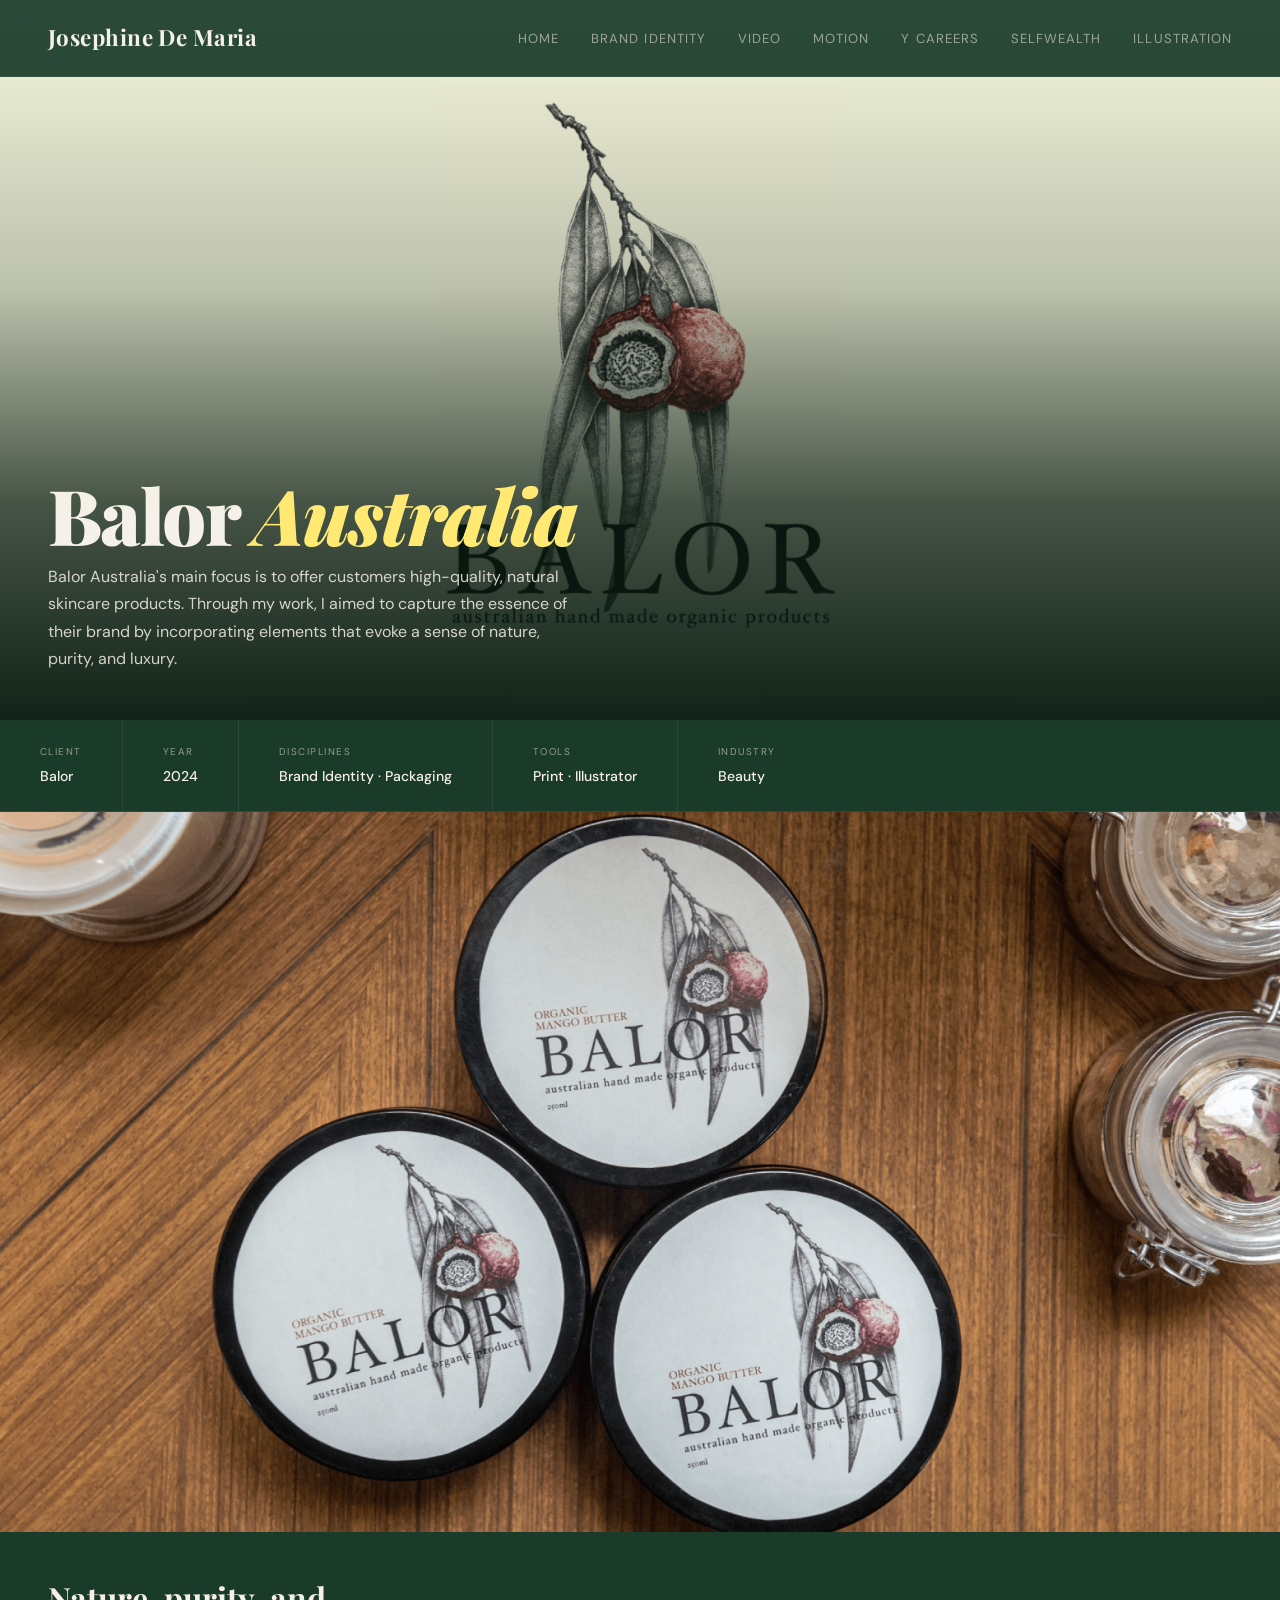
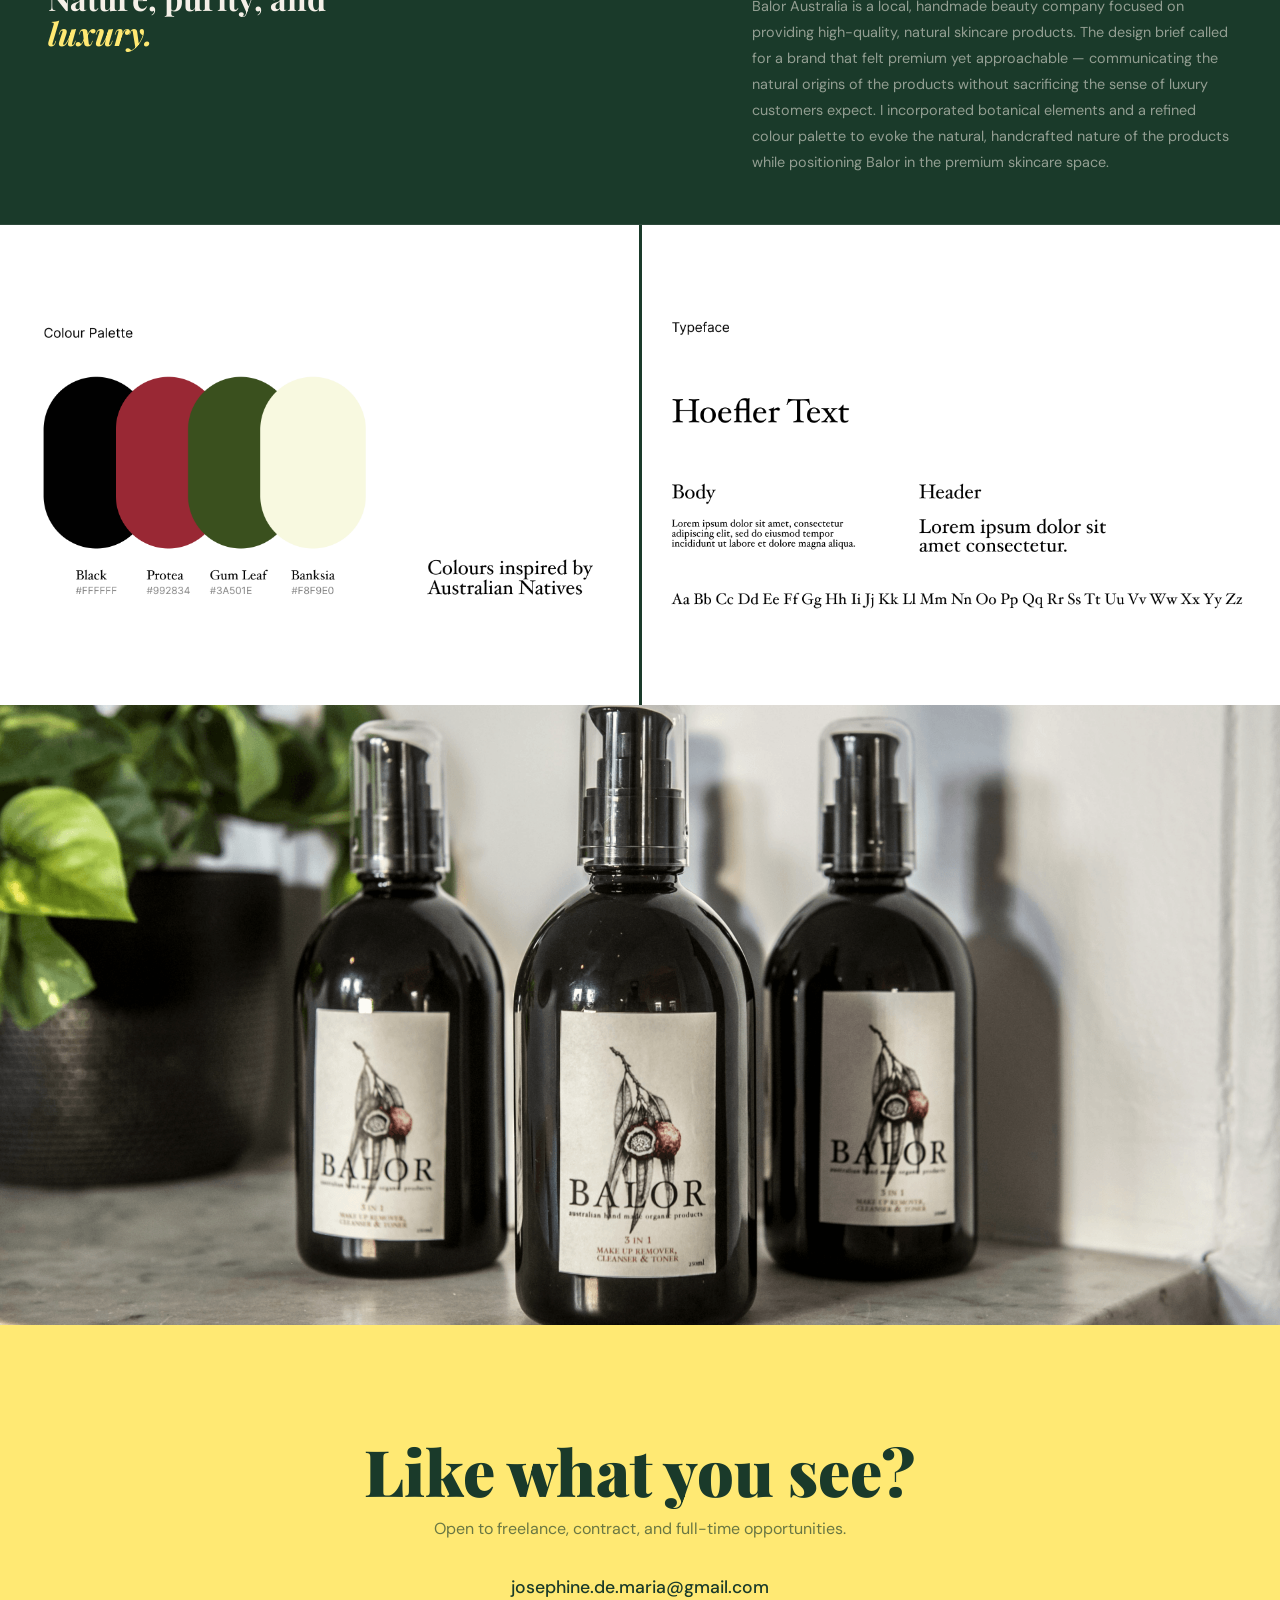
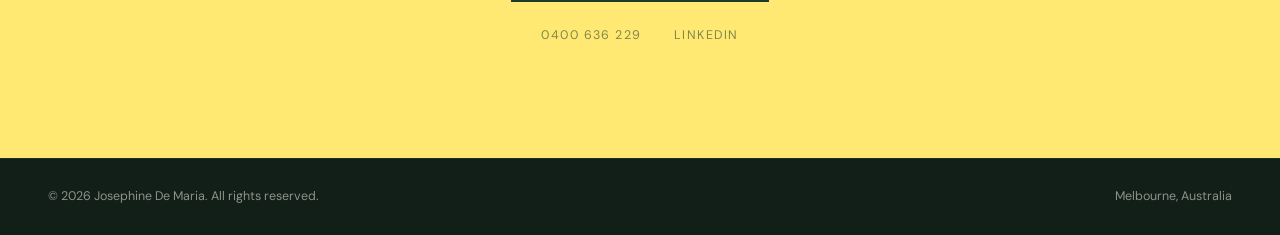
==== balor.html @ b0dd77f8 "Update balor.html" ====
<!DOCTYPE html>
<html lang="en">
<head>
<meta charset="UTF-8">
<meta name="viewport" content="width=device-width, initial-scale=1.0">
<title>Balor — Josephine De Maria</title>
<link rel="preconnect" href="https://fonts.googleapis.com"><link rel="preconnect" href="https://fonts.gstatic.com" crossorigin><link href="https://fonts.googleapis.com/css2?family=Playfair+Display:ital,wght@0,400;0,700;0,900;1,400;1,700&family=DM+Sans:wght@300;400;500&display=swap" rel="stylesheet">
<link rel="stylesheet" href="shared.css">
<style>

  .img-hero { width:100%; aspect-ratio:16/9; position:relative; overflow:hidden; background:var(--green-mid); display:flex; align-items:flex-end; }
  .img-hero img, .img-hero video.hero-vid { position:absolute; inset:0; width:100%; height:100%; object-fit:cover; }
  .img-hero::after {
    content:''; position:absolute; inset:0;
    background: linear-gradient(
      to top,
      rgba(10,28,18,0.97) 0%,
      rgba(10,28,18,0.75) 30%,
      rgba(10,28,18,0.25) 60%,
      transparent 100%
    );
    pointer-events:none;
  }
  .img-hero-text { position:relative; z-index:2; padding:3rem; width:100%; }
  .img-hero-text h1 { font-family:'Playfair Display',serif; font-size:clamp(3rem,6vw,6rem); font-weight:900; line-height:0.95; color:var(--cream); letter-spacing:-0.02em; margin-bottom:0.75rem; }
  .img-hero-text h1 em { font-style:italic; color:var(--accent); }
  .img-hero-text p { font-size:1rem; color:rgba(245,240,232,0.85); max-width:540px; line-height:1.7; }

  .meta-bar { display:flex; gap:0; border-bottom:1px solid var(--border); overflow-x:auto; }
  .meta-bar-item { padding:1.5rem 2.5rem; border-right:1px solid var(--border); white-space:nowrap; flex-shrink:0; }
  .meta-bar-item:last-child { border-right:none; }
  .meta-bar-label { font-size:0.62rem; letter-spacing:0.15em; text-transform:uppercase; color:var(--muted); margin-bottom:0.3rem; }
  .meta-bar-value { font-size:0.88rem; font-weight:500; color:var(--cream); }

  .img-full { width:100%; position:relative; overflow:hidden; background:var(--green-mid); display:block; }
  .img-full img { width:100%; height:100%; object-fit:cover; display:block; }
  .img-duo  { display:grid; grid-template-columns:1fr 1fr; gap:3px; }
  .img-trio { display:grid; grid-template-columns:repeat(3,1fr); gap:3px; }
  .img-feature-left  { display:grid; grid-template-columns:2fr 1fr; gap:3px; align-items:stretch; }
  .img-feature-right { display:grid; grid-template-columns:1fr 1fr; gap:3px; }
  .img-stack { display:flex; flex-direction:column; gap:3px; }
  .img-cell { position:relative; overflow:hidden; background:var(--green-mid); display:flex; align-items:center; justify-content:center; }
  .img-cell img { width:100%; height:100%; object-fit:cover; display:block; transition:transform 0.5s ease; }
  .img-cell:hover img { transform:scale(1.03); }
  .h-sm  { height:320px; }
  .h-md  { height:480px; }
  .h-lg  { height:620px; }
  .h-xl  { height:80vh; }
  .h-sq  { aspect-ratio:1/1; height:auto; }
  .h-port{ aspect-ratio:3/4; height:auto; }
  .h-45  { aspect-ratio:4/5; height:auto; }
  .h-169 { aspect-ratio:16/9; height:auto; }

  .caption-block { padding:3rem; border-bottom:1px solid var(--border); display:flex; align-items:baseline; justify-content:space-between; gap:4rem; }
  .caption-block h2 { font-family:'Playfair Display',serif; font-size:clamp(1.5rem,2.5vw,2.2rem); font-weight:700; color:var(--cream); line-height:1.1; flex-shrink:0; max-width:340px; }
  .caption-block h2 em { font-style:italic; color:var(--accent); }
  .caption-block p { font-size:0.9rem; color:var(--muted); line-height:1.8; max-width:480px; }
  .section-marker { padding:1.5rem 3rem; border-bottom:1px solid var(--border); display:flex; align-items:center; gap:1.5rem; }
  .section-marker-line { flex:1; height:1px; background:var(--border); }

  @media(max-width:768px) {
    .img-hero { height:75vh; aspect-ratio:auto; }
    .img-duo,.img-trio,.img-feature-left,.img-feature-right { grid-template-columns:1fr; }
    .caption-block { flex-direction:column; gap:1rem; padding:2rem 1.5rem; }
    .meta-bar { flex-wrap:wrap; }
    .meta-bar-item { border-bottom:1px solid var(--border); }
    .img-hero-text { padding:2rem 1.5rem; }
    .section-marker { padding:1.25rem 1.5rem; }
  }
</style>
</head>
<body>

<nav>
  <a href="index.html" class="nav-logo">Josephine De Maria</a>
  <ul class="nav-links">
    <li><a href="index.html">Home</a></li>
    <li><a href="brand-identity.html">Brand Identity</a></li>
    <li><a href="video-content.html">Video</a></li>
    <li><a href="motion-graphics.html">Motion</a></li>
    <li><a href="y-careers.html">Y Careers</a></li>
    <li><a href="selfwealth.html">Selfwealth</a></li>
    <li><a href="illustration.html">Illustration</a></li>
  </ul>
</nav>

<!-- HERO IMAGE -->
<div class="img-hero">
  <img src="assets/Balor/Balor1.png" alt="Balor Australia">
  <div class="img-hero-text">
    <h1>Balor <em>Australia</em></h1>
    <p>Balor Australia's main focus is to offer customers high-quality, natural skincare products. Through my work, I aimed to capture the essence of their brand by incorporating elements that evoke a sense of nature, purity, and luxury.</p>
  </div>
</div>

<!-- METADATA BAR -->
<div class="meta-bar">
  <div class="meta-bar-item"><div class="meta-bar-label">Client</div><div class="meta-bar-value">Balor</div></div>
  <div class="meta-bar-item"><div class="meta-bar-label">Year</div><div class="meta-bar-value">2024</div></div>
  <div class="meta-bar-item"><div class="meta-bar-label">Disciplines</div><div class="meta-bar-value">Brand Identity · Packaging</div></div>
  <div class="meta-bar-item"><div class="meta-bar-label">Tools</div><div class="meta-bar-value">Print · Illustrator</div></div>
  <div class="meta-bar-item"><div class="meta-bar-label">Industry</div><div class="meta-bar-value">Beauty</div></div>
</div>

<!-- FULL-WIDTH IMAGE -->
<div class="img-full img-cell h-xl fade-up">
  <img src="assets/Balor/Balor2.png" alt="Balor Jar Packaging">
</div>

<!-- CAPTION -->
<div class="caption-block fade-up">
  <h2>Nature, purity, and <em>luxury.</em></h2>
  <p>Balor Australia is a local, handmade beauty company focused on providing high-quality, natural skincare products. The design brief called for a brand that felt premium yet approachable — communicating the natural origins of the products without sacrificing the sense of luxury customers expect.

I incorporated botanical elements and a refined colour palette to evoke the natural, handcrafted nature of the products while positioning Balor in the premium skincare space.</p>
</div>

<!-- TWO EQUAL IMAGES -->
<div class="img-duo fade-up">
  <div class="img-cell h-md">
    <img src="assets/Balor/BalorColours.png" alt="Balor colour palette">
  </div>
  <div class="img-cell h-md">
    <img src="assets/Balor/BalorTypeface.png" alt="Balor typeface">
  </div>
</div>

<!-- CLOSING FULL-WIDTH IMAGE -->
<div class="img-full img-cell h-lg fade-up">
  <img src="assets/Balor/Balor3.png" alt="Balor packaging">
</div>

<!-- CONTACT -->
<section class="contact-section">
  <h2>Like what you see?</h2>
  <p>Open to freelance, contract, and full-time opportunities.</p>
  <a href="mailto:josephine.de.maria@gmail.com" class="contact-email">josephine.de.maria@gmail.com</a>
  <div class="contact-links">
    <a href="tel:0400636229">0400 636 229</a>
    <a href="https://www.linkedin.com/in/josephine-de-maria/" target="_blank" rel="noopener">LinkedIn</a>
  </div>
</section>

<footer>
  <span class="footer-copy">© 2026 Josephine De Maria. All rights reserved.</span>
  <span class="footer-right">Melbourne, Australia</span>
</footer>

<script>
  const _obs = new IntersectionObserver((entries) => {
    entries.forEach((e, i) => {
      if (e.isIntersecting) {
        setTimeout(() => e.target.classList.add('visible'), i * 80);
        _obs.unobserve(e.target);
      }
    });
  }, { threshold: 0.08 });
  document.querySelectorAll('.fade-up').forEach(el => _obs.observe(el));
</script>
</body>
</html>
---- shared.css ----
*, *::before, *::after { margin: 0; padding: 0; box-sizing: border-box; }

:root {
  --green: #1a3a2a;
  --green-mid: #22493a;
  --green-light: #2d5c4a;
  --cream: #f5f0e8;
  --accent: #FFE973;
  --red: #EF373E;
  --tint: #F9CCC2;
  --muted: rgba(245,240,232,0.55);
  --border: rgba(245,240,232,0.08);
  --serif: 'Playfair Display', Georgia, serif;
  --sans: 'DM Sans', sans-serif;
}

html { scroll-behavior: smooth; }
body { background: var(--green); color: var(--cream); font-family: var(--sans); font-size: 16px; line-height: 1.6; overflow-x: hidden; }

/* ── NAV ── */
nav {
  position: fixed; top: 0; left: 0; right: 0; z-index: 200;
  display: flex; align-items: center; justify-content: space-between;
  padding: 1.25rem 3rem;
  background: rgba(26,58,42,0.92);
  backdrop-filter: blur(14px);
  border-bottom: 1px solid var(--border);
}

.nav-logo {
  font-family: var(--serif); font-size: 1.4rem; font-weight: 700;
  color: var(--cream); text-decoration: none; letter-spacing: 0.02em;
  z-index: 201; position: relative;
}

.nav-links { display: flex; gap: 2rem; list-style: none; }
.nav-links a {
  color: var(--muted); text-decoration: none; font-size: 0.82rem;
  font-weight: 400; letter-spacing: 0.08em; text-transform: uppercase;
  transition: color 0.2s;
}
.nav-links a:hover, .nav-links a.active { color: var(--cream); }

/* Burger button — hidden on desktop */
.nav-burger {
  display: none;
  flex-direction: column; justify-content: center; align-items: center;
  gap: 5px; width: 40px; height: 40px;
  background: none; border: none; cursor: pointer;
  z-index: 201; position: relative;
}

.nav-burger span {
  display: block; width: 22px; height: 2px;
  background: var(--cream); border-radius: 2px;
  transition: transform 0.3s ease, opacity 0.3s ease;
}

/* Burger open state */
.nav-burger.open span:nth-child(1) { transform: translateY(7px) rotate(45deg); }
.nav-burger.open span:nth-child(2) { opacity: 0; }
.nav-burger.open span:nth-child(3) { transform: translateY(-7px) rotate(-45deg); }

/* Mobile nav drawer */
.nav-drawer {
  display: none;
  position: fixed; inset: 0; z-index: 199;
  background: rgba(26,58,42,0.98);
  backdrop-filter: blur(16px);
  flex-direction: column;
  align-items: center; justify-content: center;
  gap: 2.5rem;
  list-style: none;
}

.nav-drawer.open { display: flex; }

.nav-drawer li a {
  font-family: var(--serif); font-size: 2rem; font-weight: 700;
  color: var(--muted); text-decoration: none; letter-spacing: -0.01em;
  transition: color 0.2s;
}

.nav-drawer li a:hover,
.nav-drawer li a.active { color: var(--cream); }

/* ── FOOTER ── */
footer {
  background: #111f18; padding: 1.75rem 3rem;
  display: flex; align-items: center; justify-content: space-between;
  border-top: 1px solid rgba(245,240,232,0.06);
}
.footer-copy, .footer-right { font-size: 0.78rem; color: var(--muted); }

/* ── TYPE UTILITIES ── */
.eyebrow { font-size: 0.72rem; letter-spacing: 0.18em; text-transform: uppercase; color: var(--accent); font-weight: 500; margin-bottom: 1rem; display: block; }
.display { font-family: var(--serif); font-weight: 900; color: var(--cream); line-height: 1.0; }
.display em { font-style: italic; color: var(--accent); }
.intro { font-size: 1.05rem; color: var(--muted); line-height: 1.8; max-width: 640px; }
.body-copy { font-size: 0.95rem; color: var(--muted); line-height: 1.8; }
.section { padding: 5rem 3rem; }
.divider { border: none; border-top: 1px solid var(--border); margin: 4rem 0; }
.tag { display: inline-block; font-size: 0.68rem; letter-spacing: 0.12em; text-transform: uppercase; color: var(--accent); border: 1px solid rgba(255,233,115,0.35); padding: 0.3rem 0.8rem; margin-right: 0.5rem; margin-bottom: 0.5rem; }

/* ── CARDS ── */
.card { background: var(--green-mid); border: 1px solid var(--border); overflow: hidden; text-decoration: none; color: inherit; display: block; transition: transform 0.3s ease; }
.card:hover { transform: translateY(-5px); }
.card-img { width: 100%; overflow: hidden; position: relative; display: flex; align-items: center; justify-content: center; }
.card-img img { width: 100%; height: 100%; object-fit: cover; display: block; transition: transform 0.5s; }
.card:hover .card-img img { transform: scale(1.04); }
.card-body { padding: 1.75rem; }
.card-title { font-family: var(--serif); font-weight: 700; color: var(--cream); line-height: 1.15; margin-bottom: 0.5rem; }
.card-desc { font-size: 0.85rem; color: var(--muted); line-height: 1.7; margin-bottom: 1.25rem; }
.card-link { display: inline-flex; align-items: center; gap: 0.4rem; font-size: 0.78rem; letter-spacing: 0.1em; text-transform: uppercase; color: var(--cream); text-decoration: none; border-bottom: 1px solid rgba(245,240,232,0.25); padding-bottom: 2px; transition: gap 0.2s, border-color 0.2s; }
.card-link:hover { gap: 0.75rem; border-color: var(--cream); }

/* ── GRIDS ── */
.grid-2 { display: grid; grid-template-columns: 1fr 1fr; gap: 1.5rem; }
.grid-3 { display: grid; grid-template-columns: repeat(3,1fr); gap: 1.5rem; }
.grid-case { display: grid; grid-template-columns: 260px 1fr; gap: 5rem; align-items: start; }

/* ── PLACEHOLDERS ── */
.ph { width: 100%; background: var(--green-mid); border: 1px solid var(--border); display: flex; align-items: center; justify-content: center; flex-direction: column; gap: 0.5rem; position: relative; overflow: hidden; }
.ph span { font-size: 0.7rem; letter-spacing: 0.1em; text-transform: uppercase; color: var(--muted); opacity: 0.5; }
.ph img { position: absolute; inset: 0; width: 100%; height: 100%; object-fit: cover; }
.r169 { aspect-ratio: 16/9; } .r43 { aspect-ratio: 4/3; } .r34 { aspect-ratio: 3/4; } .r11 { aspect-ratio: 1/1; } .r32 { aspect-ratio: 3/2; }

/* ── STATS ── */
.stats-row { display: grid; gap: 0; border: 1px solid var(--border); }
.stat-cell { padding: 2rem 1.5rem; border-right: 1px solid var(--border); text-align: center; }
.stat-cell:last-child { border-right: none; }
.stat-num { font-family: var(--serif); font-size: 2.8rem; font-weight: 900; color: var(--accent); line-height: 1; display: block; margin-bottom: 0.4rem; }
.stat-lbl { font-size: 0.72rem; letter-spacing: 0.1em; text-transform: uppercase; color: var(--muted); }

/* ── META SIDEBAR ── */
.meta-sidebar { position: sticky; top: 6rem; }
.meta-item { margin-bottom: 2.5rem; border-top: 1px solid var(--border); padding-top: 1.25rem; }
.meta-label { font-size: 0.65rem; letter-spacing: 0.15em; text-transform: uppercase; color: var(--muted); margin-bottom: 0.4rem; }
.meta-value { font-size: 0.88rem; color: var(--cream); font-weight: 500; line-height: 1.7; }

/* ── MARQUEE ── */
.marquee-wrap { background: var(--accent); overflow: hidden; padding: 0.85rem 0; white-space: nowrap; }
.marquee-inner { display: inline-block; animation: marquee 20s linear infinite; }
.marquee-inner span { font-family: var(--serif); font-style: italic; font-size: 1rem; color: var(--green); padding: 0 2.5rem; }
.marquee-inner span::after { content: '\2736'; margin-left: 2.5rem; font-style: normal; }
@keyframes marquee { 0% { transform: translateX(0); } 100% { transform: translateX(-50%); } }

/* ── BUTTON ── */
.btn { display: inline-flex; align-items: center; gap: 0.6rem; background: var(--accent); color: var(--green); font-size: 0.82rem; font-weight: 500; letter-spacing: 0.06em; text-transform: uppercase; padding: 0.9rem 2rem; text-decoration: none; transition: background 0.2s, transform 0.15s; }
.btn:hover { background: var(--cream); transform: translateY(-2px); }

/* ── CONTACT SECTION ── */
.contact-section { background: var(--accent); text-align: center; padding: 7rem 3rem; }
.contact-section h2 { font-family: var(--serif); font-size: clamp(2.5rem,5vw,4.5rem); font-weight: 900; color: var(--green); margin-bottom: 0.75rem; line-height: 1.05; }
.contact-section p { font-size: 1rem; color: rgba(26,58,42,0.65); margin-bottom: 2rem; }
.contact-email { font-size: 1.1rem; font-weight: 500; color: var(--green); text-decoration: none; border-bottom: 2px solid var(--green); padding-bottom: 2px; }
.contact-links { display: flex; align-items: center; justify-content: center; gap: 2rem; margin-top: 1.5rem; }
.contact-links a { font-size: 0.78rem; letter-spacing: 0.12em; text-transform: uppercase; color: rgba(26,58,42,0.55); text-decoration: none; transition: color 0.2s; }
.contact-links a:hover { color: var(--green); }

/* ── NEXT PROJECT ── */
.next-project { display: flex; align-items: center; justify-content: space-between; padding: 3rem; background: var(--green-mid); border-top: 1px solid var(--border); text-decoration: none; color: inherit; transition: background 0.25s; }
.next-project:hover { background: var(--green-light); }
.next-label { font-size: 0.7rem; letter-spacing: 0.15em; text-transform: uppercase; color: var(--muted); margin-bottom: 0.4rem; }
.next-title { font-family: var(--serif); font-size: 2rem; font-weight: 700; color: var(--cream); }
.next-arrow { font-size: 3rem; color: var(--accent); line-height: 1; }

/* ── BACK LINK ── */
.back-link { display: inline-flex; align-items: center; gap: 0.5rem; font-size: 0.75rem; letter-spacing: 0.1em; text-transform: uppercase; color: var(--muted); text-decoration: none; margin-bottom: 2rem; transition: color 0.2s; }
.back-link:hover { color: var(--cream); }

/* ── SWATCHES ── */
.swatch-row { display: flex; gap: 1.5rem; flex-wrap: wrap; margin: 2rem 0; }
.swatch { text-align: center; }
.swatch-dot { width: 90px; height: 90px; border-radius: 50%; margin: 0 auto 0.75rem; }
.swatch-name { font-size: 0.8rem; font-weight: 500; color: var(--cream); }
.swatch-hex { font-size: 0.7rem; color: var(--muted); }

/* ── FADE ── */
.fade-up { opacity: 0; transform: translateY(28px); transition: opacity 0.65s ease, transform 0.65s ease; }
.fade-up.visible { opacity: 1; transform: translateY(0); }

/* ── PLAY BUTTON SVG (used in video cards) ── */
.play-icon-svg {
  width: 18px; height: 18px; display: block;
}

/* ── RESPONSIVE ── */
@media (max-width: 768px) {
  nav { padding: 1rem 1.5rem; }

  /* Hide desktop nav links, show burger */
  .nav-links { display: none; }
  .nav-burger { display: flex; }

  .section { padding: 3rem 1.5rem; }
  .grid-2, .grid-3 { grid-template-columns: 1fr; }
  .grid-case { grid-template-columns: 1fr; gap: 2.5rem; }
  .meta-sidebar { position: static; }
  .stats-row { grid-template-columns: 1fr 1fr; }
  .stat-cell { border-bottom: 1px solid var(--border); }
  footer { flex-direction: column; gap: 0.5rem; text-align: center; padding: 1.5rem; }
  .next-project { flex-direction: column; gap: 1rem; align-items: flex-start; padding: 2rem 1.5rem; }
  .contact-section { padding: 5rem 1.5rem; }
}
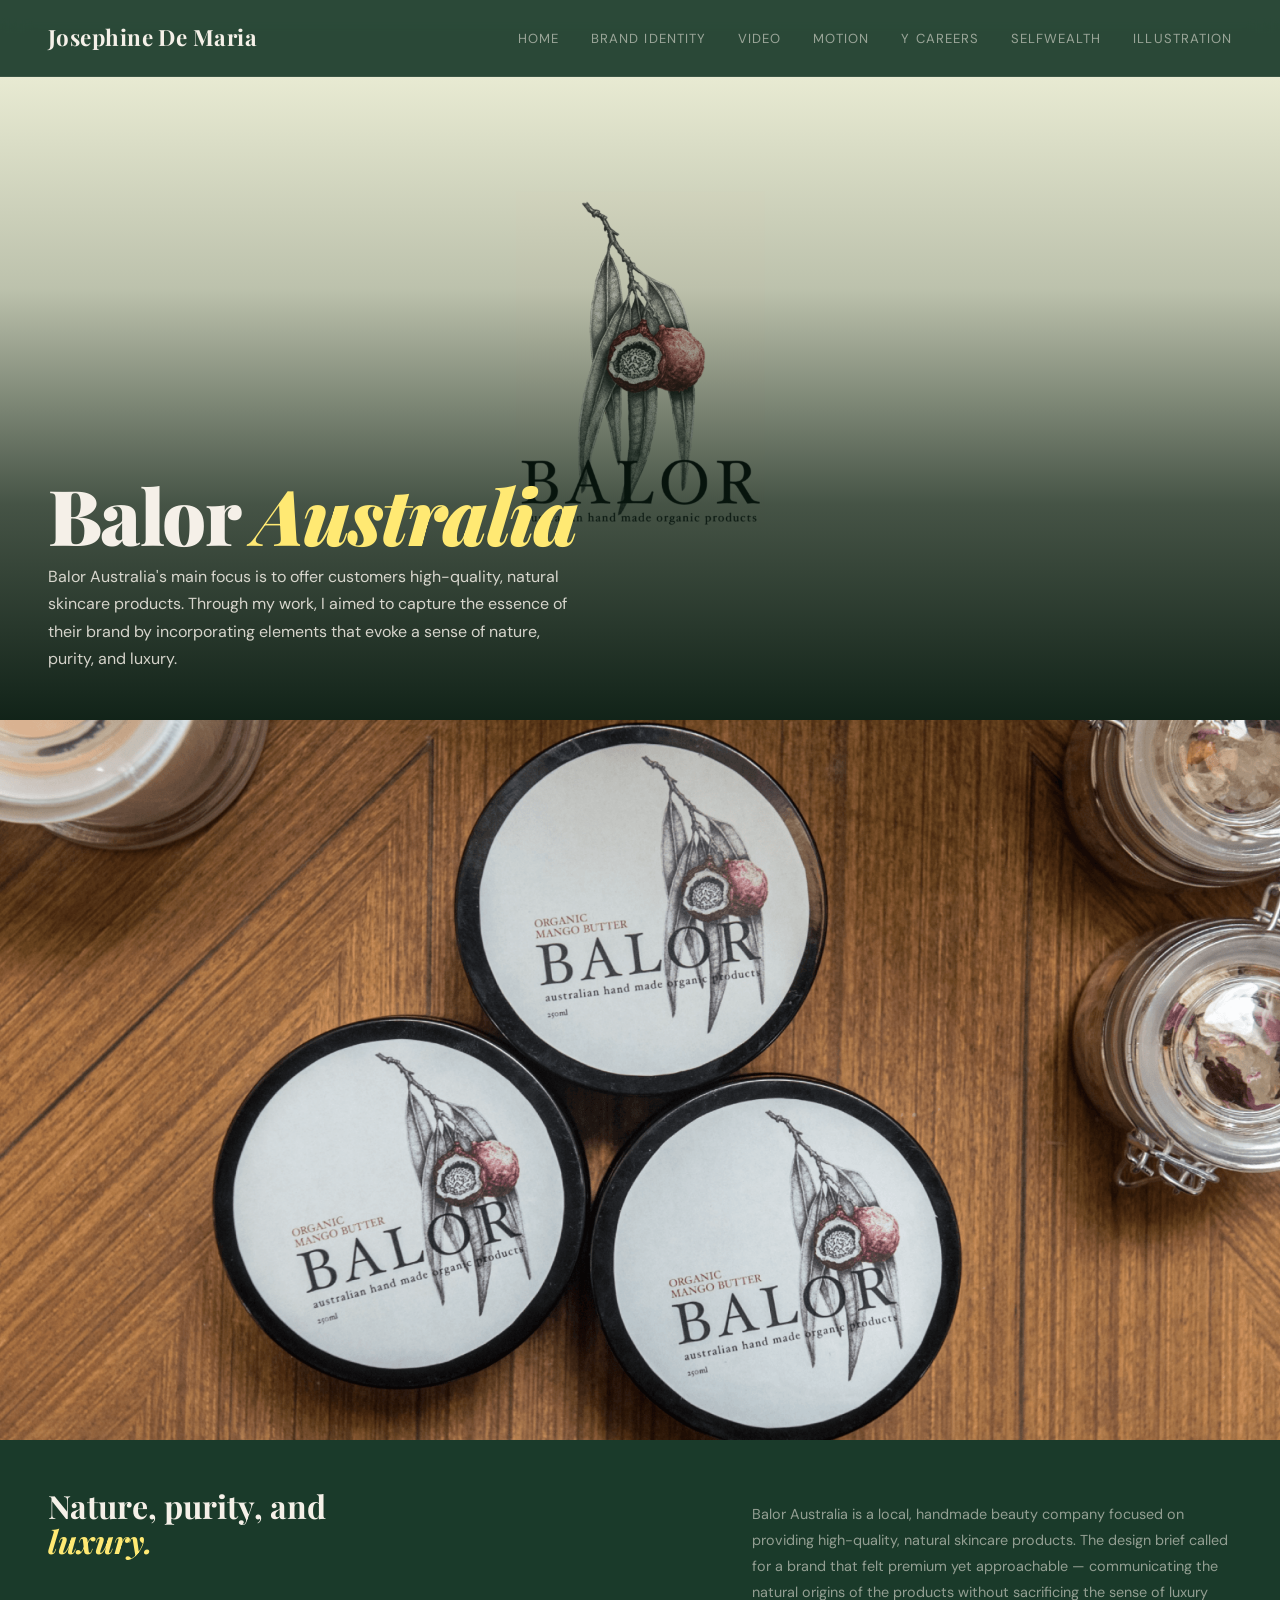
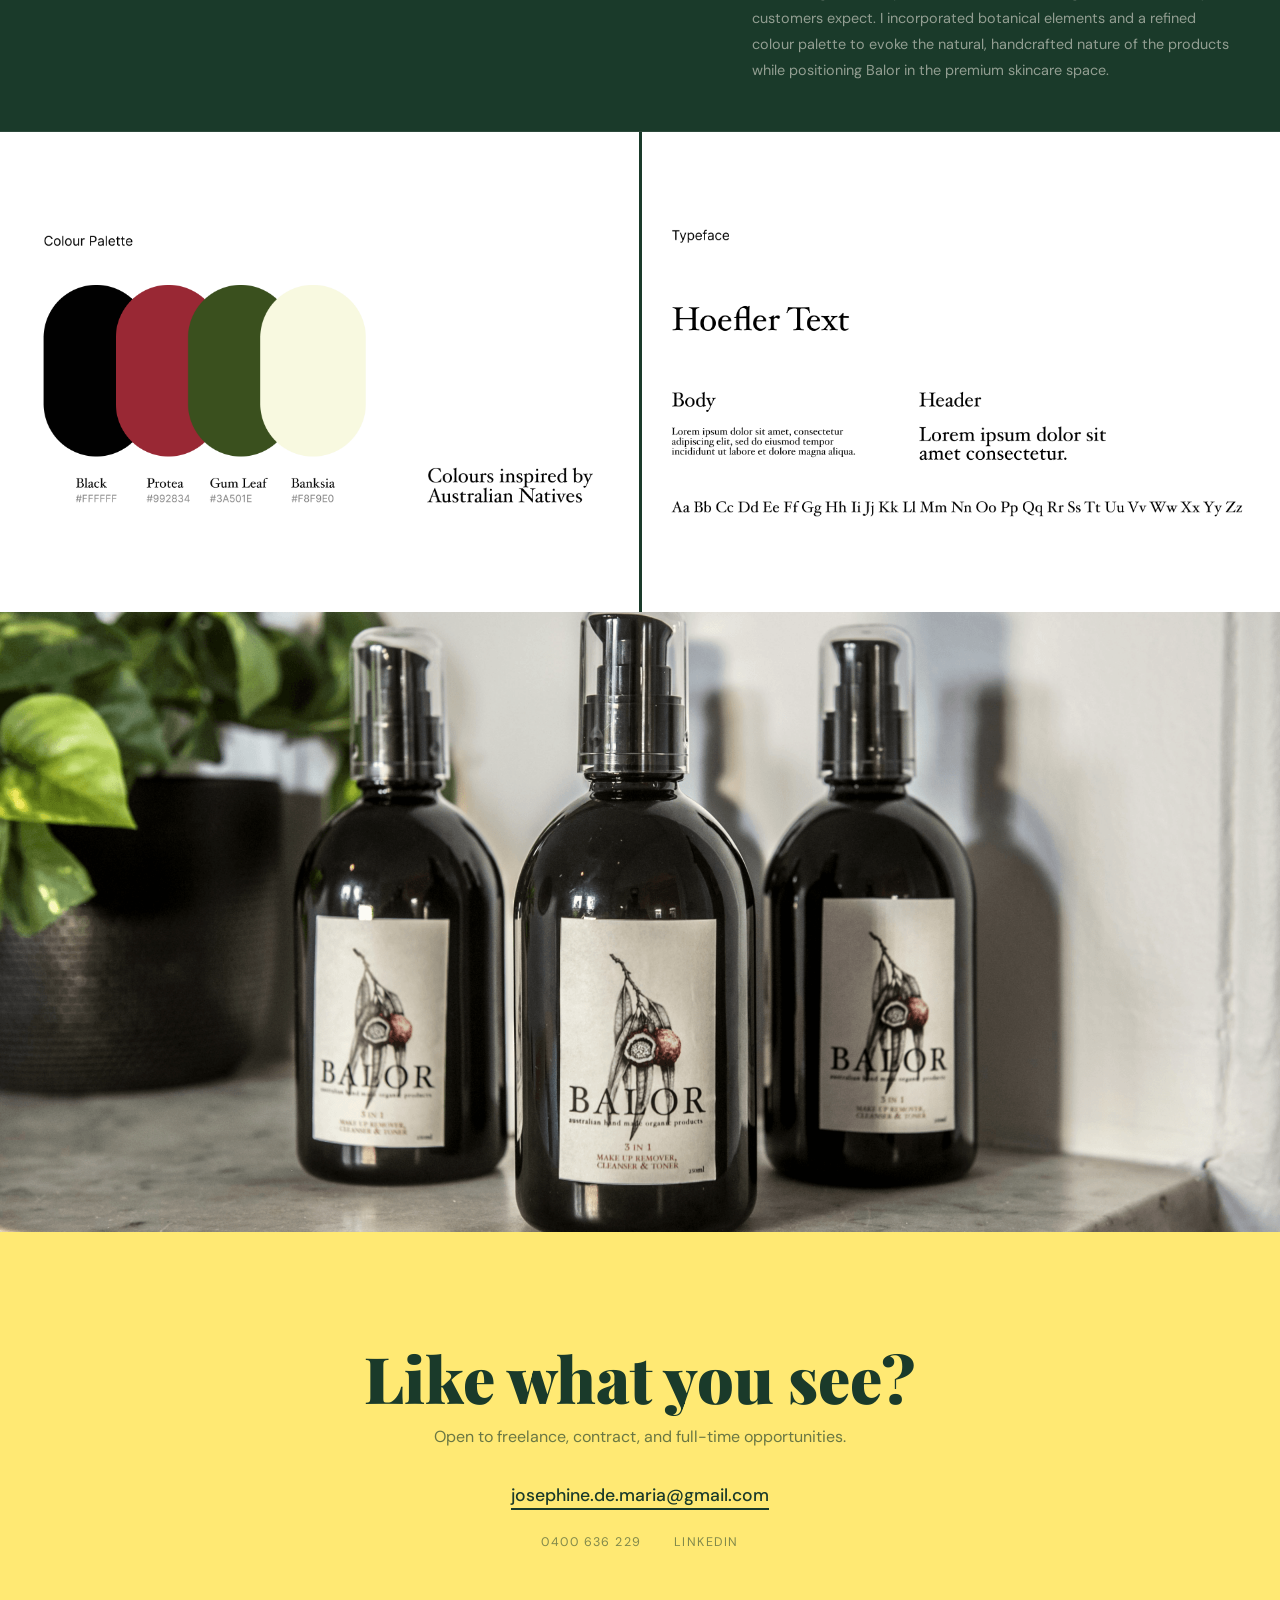
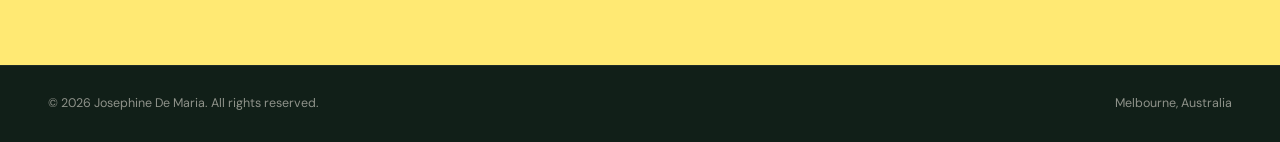
==== commit 41efc237: "Update balor.html" ====
--- a/balor.html
+++ b/balor.html
@@ -93,15 +93,6 @@
   </div>
 </div>
 
-<!-- METADATA BAR -->
-<div class="meta-bar">
-  <div class="meta-bar-item"><div class="meta-bar-label">Client</div><div class="meta-bar-value">Balor</div></div>
-  <div class="meta-bar-item"><div class="meta-bar-label">Year</div><div class="meta-bar-value">2024</div></div>
-  <div class="meta-bar-item"><div class="meta-bar-label">Disciplines</div><div class="meta-bar-value">Brand Identity · Packaging</div></div>
-  <div class="meta-bar-item"><div class="meta-bar-label">Tools</div><div class="meta-bar-value">Print · Illustrator</div></div>
-  <div class="meta-bar-item"><div class="meta-bar-label">Industry</div><div class="meta-bar-value">Beauty</div></div>
-</div>
-
 <!-- FULL-WIDTH IMAGE -->
 <div class="img-full img-cell h-xl fade-up">
   <img src="assets/Balor/Balor2.png" alt="Balor Jar Packaging">
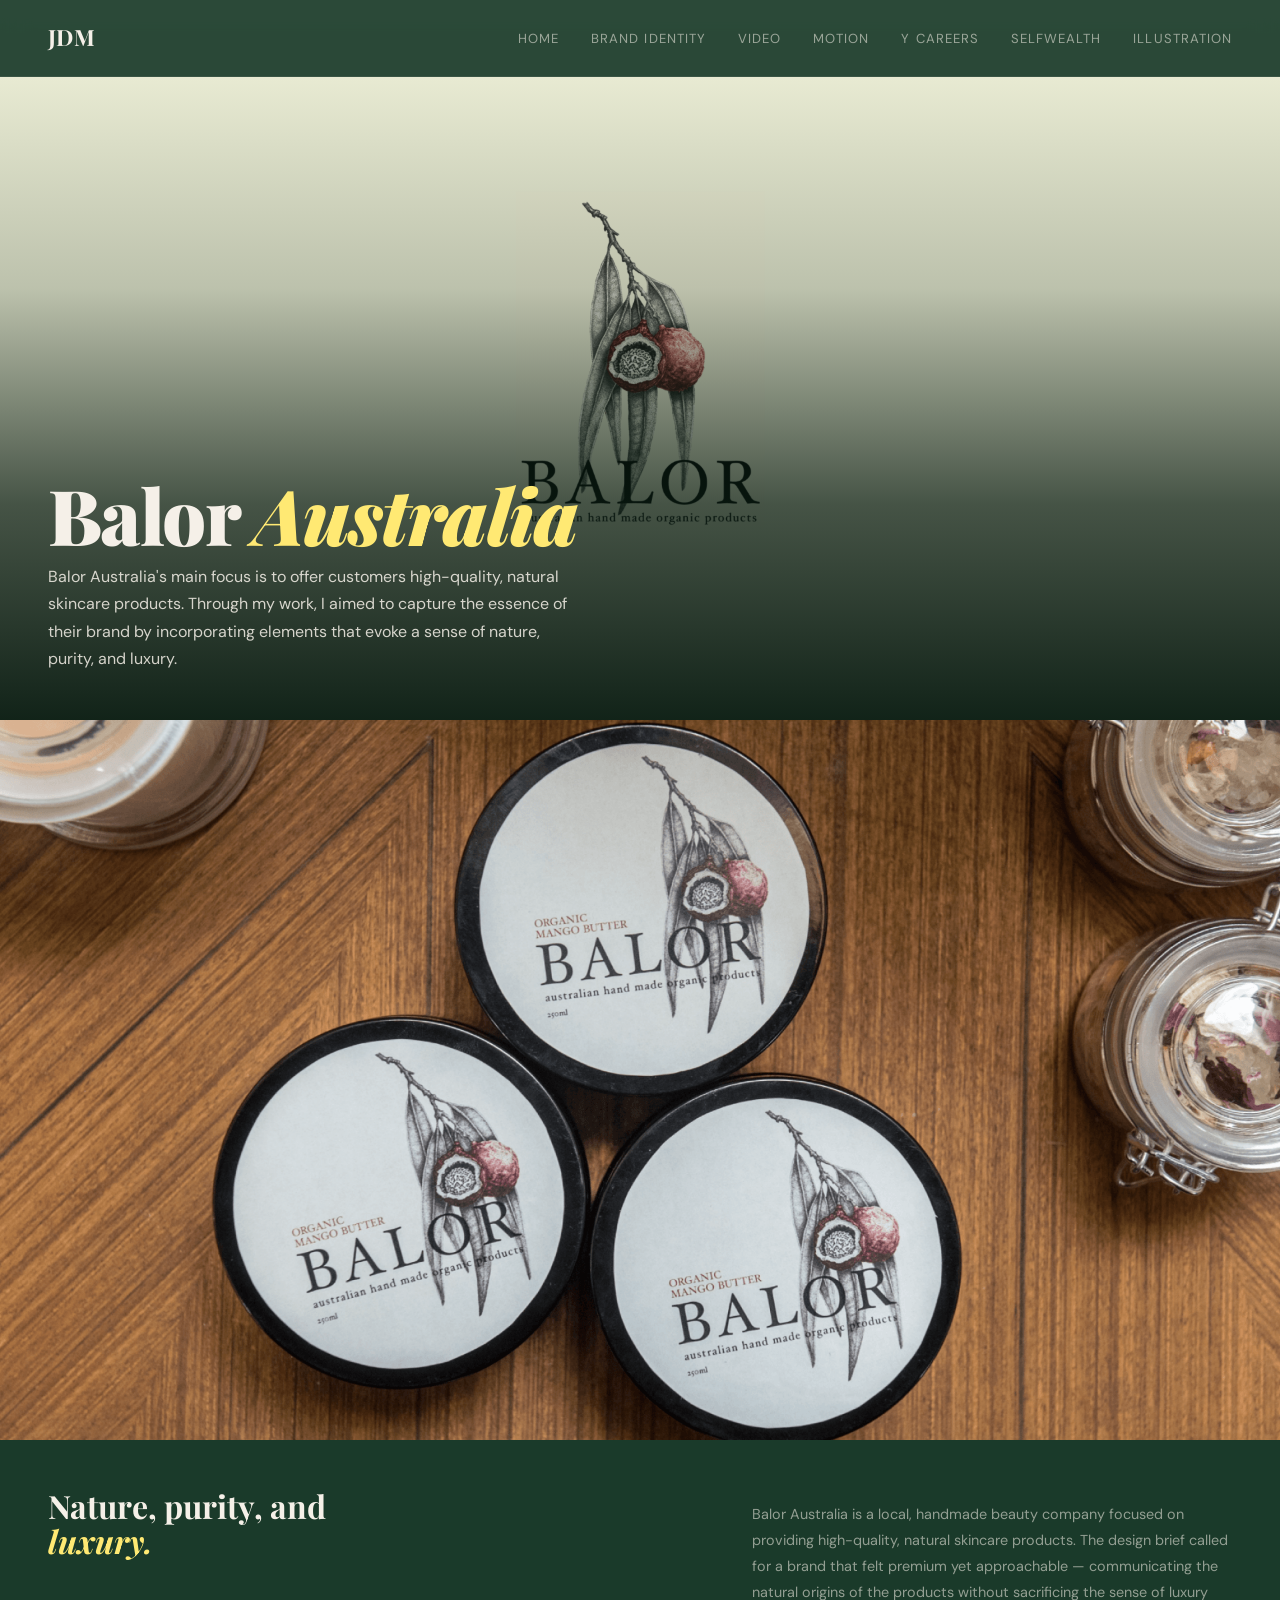
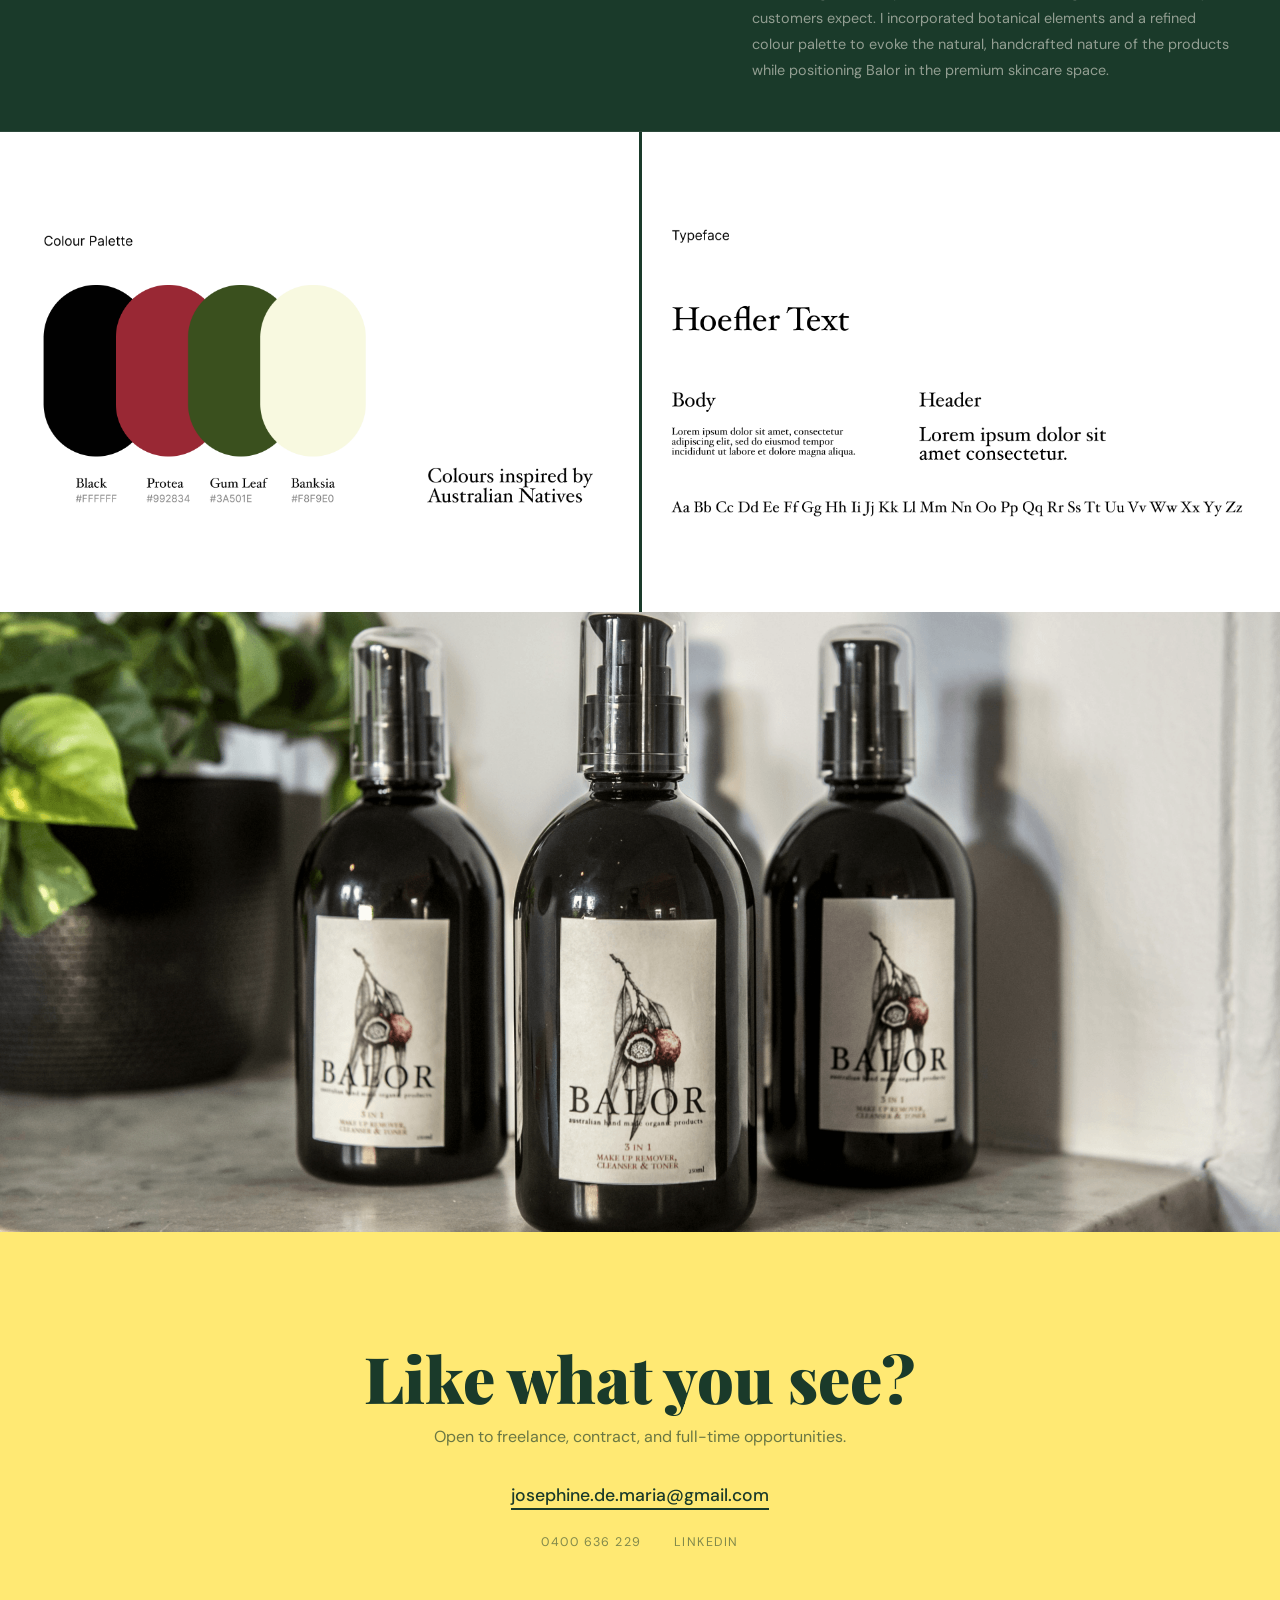
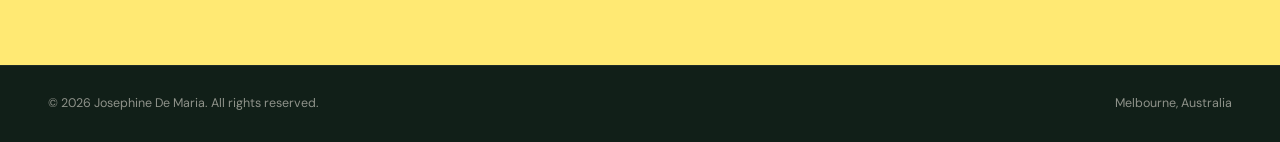
==== commit 65307a50: "Update balor.html" ====
--- a/balor.html
+++ b/balor.html
@@ -72,8 +72,7 @@
 <body>
 
 <nav>
-  <a href="index.html" class="nav-logo">Josephine De Maria</a>
-  <ul class="nav-links">
+    <a href="index.html" class="nav-logo">JDM</a>  <ul class="nav-links">
     <li><a href="index.html">Home</a></li>
     <li><a href="brand-identity.html">Brand Identity</a></li>
     <li><a href="video-content.html">Video</a></li>
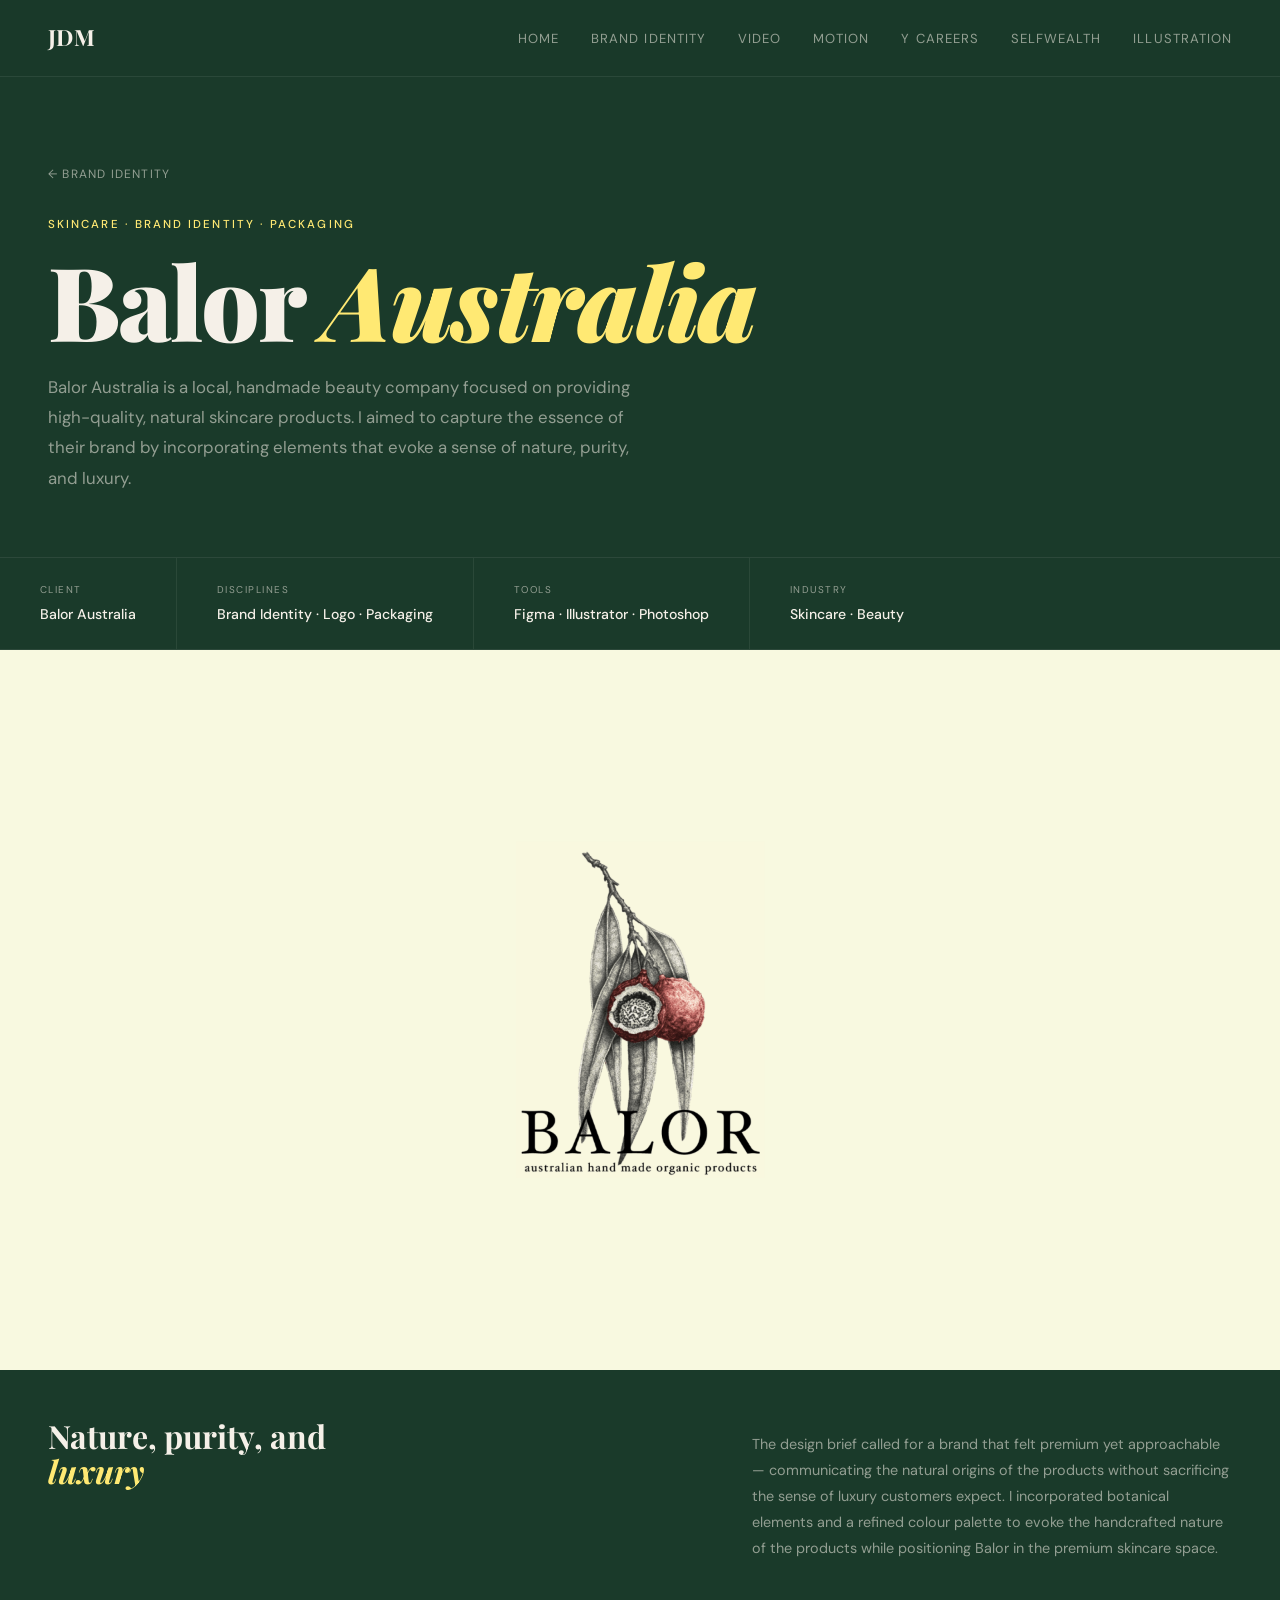
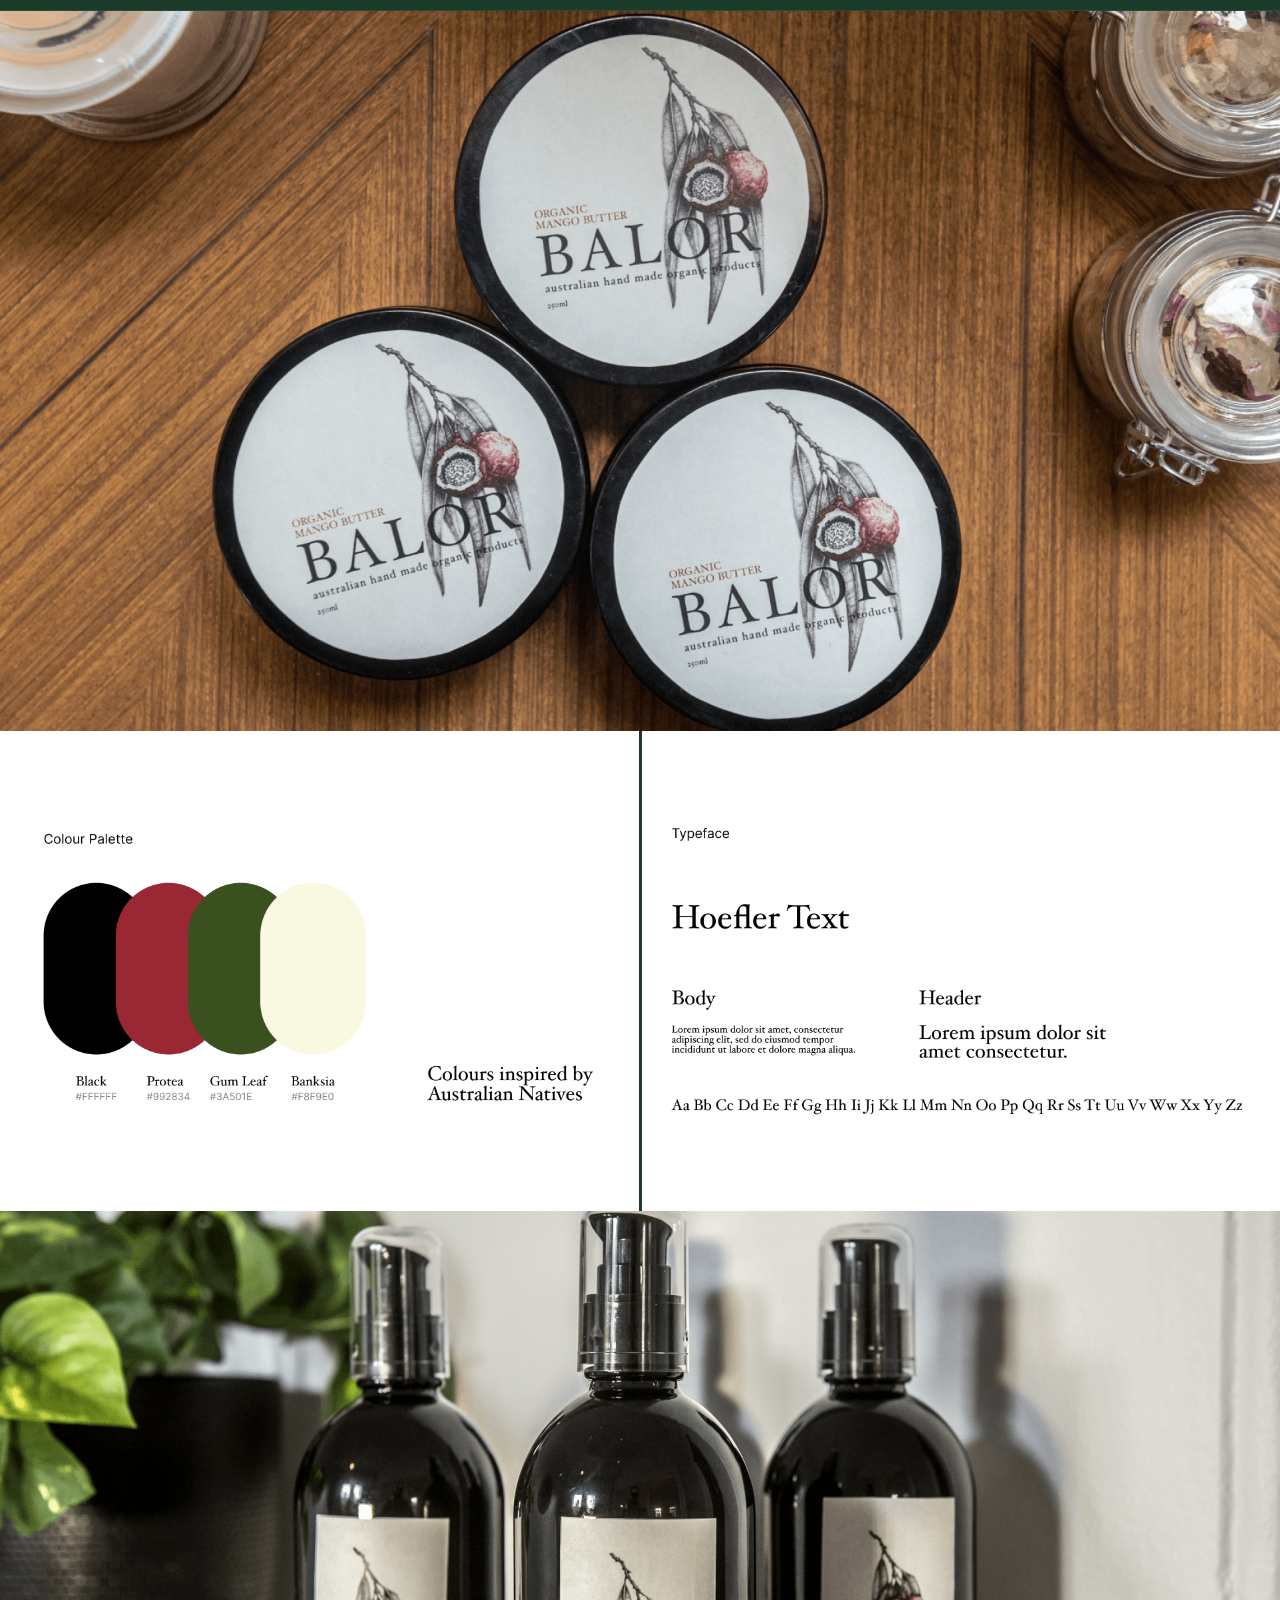
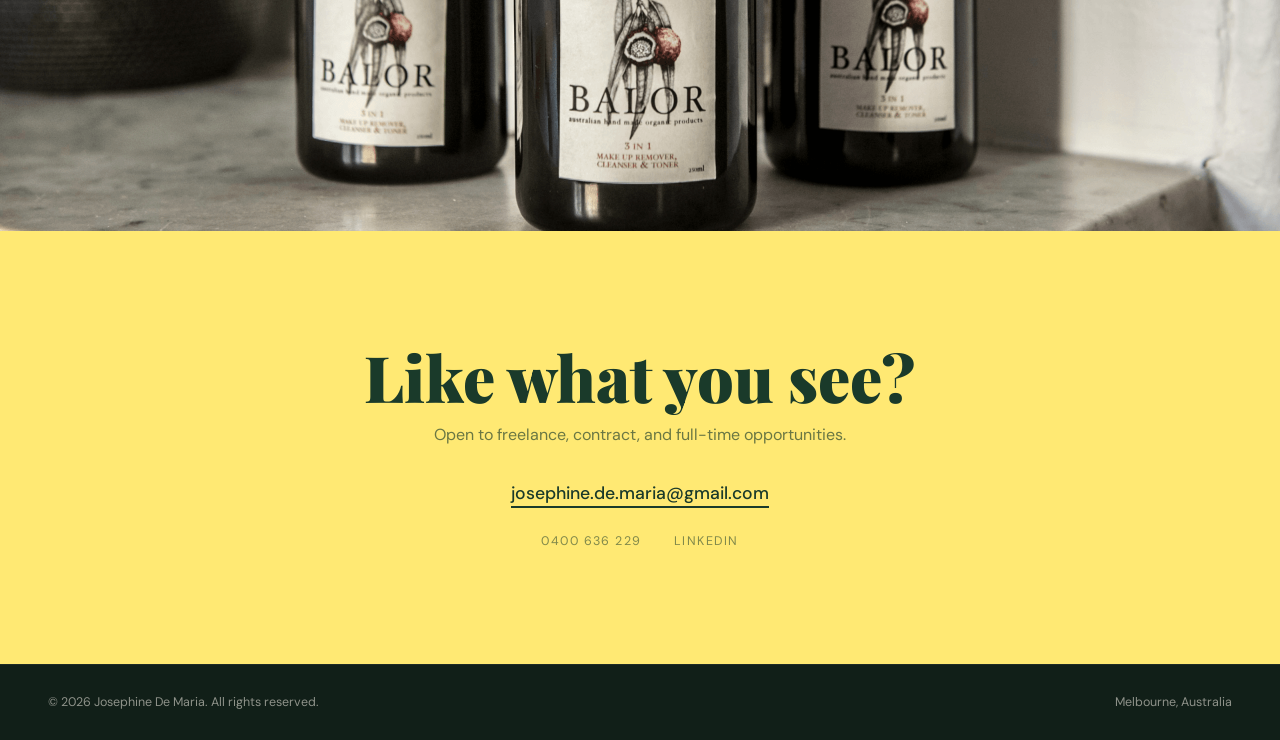
==== commit f1139b8d: "Update balor.html" ====
--- a/balor.html
+++ b/balor.html
@@ -3,28 +3,14 @@
 <head>
 <meta charset="UTF-8">
 <meta name="viewport" content="width=device-width, initial-scale=1.0">
-<title>Balor — Josephine De Maria</title>
+<title>Balor Australia — Josephine De Maria</title>
 <link rel="preconnect" href="https://fonts.googleapis.com"><link rel="preconnect" href="https://fonts.gstatic.com" crossorigin><link href="https://fonts.googleapis.com/css2?family=Playfair+Display:ital,wght@0,400;0,700;0,900;1,400;1,700&family=DM+Sans:wght@300;400;500&display=swap" rel="stylesheet">
 <link rel="stylesheet" href="shared.css">
 <style>
-
-  .img-hero { width:100%; aspect-ratio:16/9; position:relative; overflow:hidden; background:var(--green-mid); display:flex; align-items:flex-end; }
-  .img-hero img, .img-hero video.hero-vid { position:absolute; inset:0; width:100%; height:100%; object-fit:cover; }
-  .img-hero::after {
-    content:''; position:absolute; inset:0;
-    background: linear-gradient(
-      to top,
-      rgba(10,28,18,0.97) 0%,
-      rgba(10,28,18,0.75) 30%,
-      rgba(10,28,18,0.25) 60%,
-      transparent 100%
-    );
-    pointer-events:none;
-  }
-  .img-hero-text { position:relative; z-index:2; padding:3rem; width:100%; }
-  .img-hero-text h1 { font-family:'Playfair Display',serif; font-size:clamp(3rem,6vw,6rem); font-weight:900; line-height:0.95; color:var(--cream); letter-spacing:-0.02em; margin-bottom:0.75rem; }
-  .img-hero-text h1 em { font-style:italic; color:var(--accent); }
-  .img-hero-text p { font-size:1rem; color:rgba(245,240,232,0.85); max-width:540px; line-height:1.7; }
+  .page-intro-block { padding:10rem 3rem 4rem; border-bottom:1px solid var(--border); }
+  .page-intro-block h1 { font-family:'Playfair Display',serif; font-size:clamp(4rem,8vw,8rem); font-weight:900; line-height:0.95; color:var(--cream); letter-spacing:-0.02em; margin-bottom:1.5rem; }
+  .page-intro-block h1 em { font-style:italic; color:var(--accent); }
+  .page-intro-block p { font-size:1.05rem; color:var(--muted); max-width:600px; line-height:1.8; }
 
   .meta-bar { display:flex; gap:0; border-bottom:1px solid var(--border); overflow-x:auto; }
   .meta-bar-item { padding:1.5rem 2.5rem; border-right:1px solid var(--border); white-space:nowrap; flex-shrink:0; }
@@ -42,14 +28,9 @@
   .img-cell { position:relative; overflow:hidden; background:var(--green-mid); display:flex; align-items:center; justify-content:center; }
   .img-cell img { width:100%; height:100%; object-fit:cover; display:block; transition:transform 0.5s ease; }
   .img-cell:hover img { transform:scale(1.03); }
-  .h-sm  { height:320px; }
-  .h-md  { height:480px; }
-  .h-lg  { height:620px; }
-  .h-xl  { height:80vh; }
-  .h-sq  { aspect-ratio:1/1; height:auto; }
-  .h-port{ aspect-ratio:3/4; height:auto; }
-  .h-45  { aspect-ratio:4/5; height:auto; }
-  .h-169 { aspect-ratio:16/9; height:auto; }
+  .h-sm { height:320px; } .h-md { height:480px; } .h-lg { height:620px; } .h-xl { height:80vh; }
+  .h-sq { aspect-ratio:1/1; height:auto; } .h-port { aspect-ratio:3/4; height:auto; }
+  .h-45 { aspect-ratio:4/5; height:auto; } .h-169 { aspect-ratio:16/9; height:auto; }
 
   .caption-block { padding:3rem; border-bottom:1px solid var(--border); display:flex; align-items:baseline; justify-content:space-between; gap:4rem; }
   .caption-block h2 { font-family:'Playfair Display',serif; font-size:clamp(1.5rem,2.5vw,2.2rem); font-weight:700; color:var(--cream); line-height:1.1; flex-shrink:0; max-width:340px; }
@@ -59,12 +40,11 @@
   .section-marker-line { flex:1; height:1px; background:var(--border); }
 
   @media(max-width:768px) {
-    .img-hero { height:75vh; aspect-ratio:auto; }
+    .page-intro-block { padding:7rem 1.5rem 3rem; }
     .img-duo,.img-trio,.img-feature-left,.img-feature-right { grid-template-columns:1fr; }
     .caption-block { flex-direction:column; gap:1rem; padding:2rem 1.5rem; }
     .meta-bar { flex-wrap:wrap; }
     .meta-bar-item { border-bottom:1px solid var(--border); }
-    .img-hero-text { padding:2rem 1.5rem; }
     .section-marker { padding:1.25rem 1.5rem; }
   }
 </style>
@@ -72,7 +52,8 @@
 <body>
 
 <nav>
-    <a href="index.html" class="nav-logo">JDM</a>  <ul class="nav-links">
+  <a href="index.html" class="nav-logo">JDM</a>
+  <ul class="nav-links">
     <li><a href="index.html">Home</a></li>
     <li><a href="brand-identity.html">Brand Identity</a></li>
     <li><a href="video-content.html">Video</a></li>
@@ -81,31 +62,45 @@
     <li><a href="selfwealth.html">Selfwealth</a></li>
     <li><a href="illustration.html">Illustration</a></li>
   </ul>
+  <button class="nav-burger" id="navBurger" aria-label="Menu"><span></span><span></span><span></span></button>
 </nav>
+<ul class="nav-drawer" id="navDrawer">
+  <li><a href="index.html">Home</a></li>
+  <li><a href="brand-identity.html">Brand Identity</a></li>
+  <li><a href="video-content.html">Video</a></li>
+  <li><a href="motion-graphics.html">Motion</a></li>
+  <li><a href="y-careers.html">Y Careers</a></li>
+  <li><a href="selfwealth.html">Selfwealth</a></li>
+  <li><a href="illustration.html">Illustration</a></li>
+</ul>
 
-<!-- HERO IMAGE -->
-<div class="img-hero">
-  <img src="assets/Balor/Balor1.png" alt="Balor Australia">
-  <div class="img-hero-text">
-    <h1>Balor <em>Australia</em></h1>
-    <p>Balor Australia's main focus is to offer customers high-quality, natural skincare products. Through my work, I aimed to capture the essence of their brand by incorporating elements that evoke a sense of nature, purity, and luxury.</p>
-  </div>
+<div class="page-intro-block">
+  <a href="brand-identity.html" class="back-link">← Brand Identity</a>
+  <span class="eyebrow">Skincare · Brand Identity · Packaging</span>
+  <h1>Balor <em>Australia</em></h1>
+  <p>Balor Australia is a local, handmade beauty company focused on providing high-quality, natural skincare products. I aimed to capture the essence of their brand by incorporating elements that evoke a sense of nature, purity, and luxury.</p>
 </div>
 
-<!-- FULL-WIDTH IMAGE -->
-<div class="img-full img-cell h-xl fade-up">
-  <img src="assets/Balor/Balor2.png" alt="Balor Jar Packaging">
+<div class="meta-bar">
+  <div class="meta-bar-item"><div class="meta-bar-label">Client</div><div class="meta-bar-value">Balor Australia</div></div>
+  <div class="meta-bar-item"><div class="meta-bar-label">Disciplines</div><div class="meta-bar-value">Brand Identity · Logo · Packaging</div></div>
+  <div class="meta-bar-item"><div class="meta-bar-label">Tools</div><div class="meta-bar-value">Figma · Illustrator · Photoshop</div></div>
+  <div class="meta-bar-item"><div class="meta-bar-label">Industry</div><div class="meta-bar-value">Skincare · Beauty</div></div>
 </div>
 
-<!-- CAPTION -->
-<div class="caption-block fade-up">
-  <h2>Nature, purity, and <em>luxury.</em></h2>
-  <p>Balor Australia is a local, handmade beauty company focused on providing high-quality, natural skincare products. The design brief called for a brand that felt premium yet approachable — communicating the natural origins of the products without sacrificing the sense of luxury customers expect.
-
-I incorporated botanical elements and a refined colour palette to evoke the natural, handcrafted nature of the products while positioning Balor in the premium skincare space.</p>
+<div class="img-full img-cell h-xl fade-up">
+  <img src="assets/Balor/Balor1.png" alt="Balor Australia brand">
 </div>
 
-<!-- TWO EQUAL IMAGES -->
+<div class="caption-block fade-up">
+  <h2>Nature, purity, and <em>luxury</em></h2>
+  <p>The design brief called for a brand that felt premium yet approachable — communicating the natural origins of the products without sacrificing the sense of luxury customers expect. I incorporated botanical elements and a refined colour palette to evoke the handcrafted nature of the products while positioning Balor in the premium skincare space.</p>
+</div>
+
+<div class="img-full img-cell h-xl fade-up">
+  <img src="assets/Balor/Balor2.png" alt="Balor jar packaging">
+</div>
+
 <div class="img-duo fade-up">
   <div class="img-cell h-md">
     <img src="assets/Balor/BalorColours.png" alt="Balor colour palette">
@@ -115,12 +110,10 @@
   </div>
 </div>
 
-<!-- CLOSING FULL-WIDTH IMAGE -->
 <div class="img-full img-cell h-lg fade-up">
-  <img src="assets/Balor/Balor3.png" alt="Balor packaging">
+  <img src="assets/Balor/Balor3.png" alt="Balor packaging range">
 </div>
 
-<!-- CONTACT -->
 <section class="contact-section">
   <h2>Like what you see?</h2>
   <p>Open to freelance, contract, and full-time opportunities.</p>
@@ -138,14 +131,13 @@
 
 <script>
   const _obs = new IntersectionObserver((entries) => {
-    entries.forEach((e, i) => {
-      if (e.isIntersecting) {
-        setTimeout(() => e.target.classList.add('visible'), i * 80);
-        _obs.unobserve(e.target);
-      }
-    });
+    entries.forEach((e, i) => { if (e.isIntersecting) { setTimeout(() => e.target.classList.add('visible'), i * 80); _obs.unobserve(e.target); } });
   }, { threshold: 0.08 });
   document.querySelectorAll('.fade-up').forEach(el => _obs.observe(el));
+  const burger = document.getElementById('navBurger');
+  const drawer = document.getElementById('navDrawer');
+  burger.addEventListener('click', () => { burger.classList.toggle('open'); drawer.classList.toggle('open'); document.body.style.overflow = drawer.classList.contains('open') ? 'hidden' : ''; });
+  drawer.querySelectorAll('a').forEach(a => a.addEventListener('click', () => { burger.classList.remove('open'); drawer.classList.remove('open'); document.body.style.overflow = ''; }));
 </script>
 </body>
 </html>
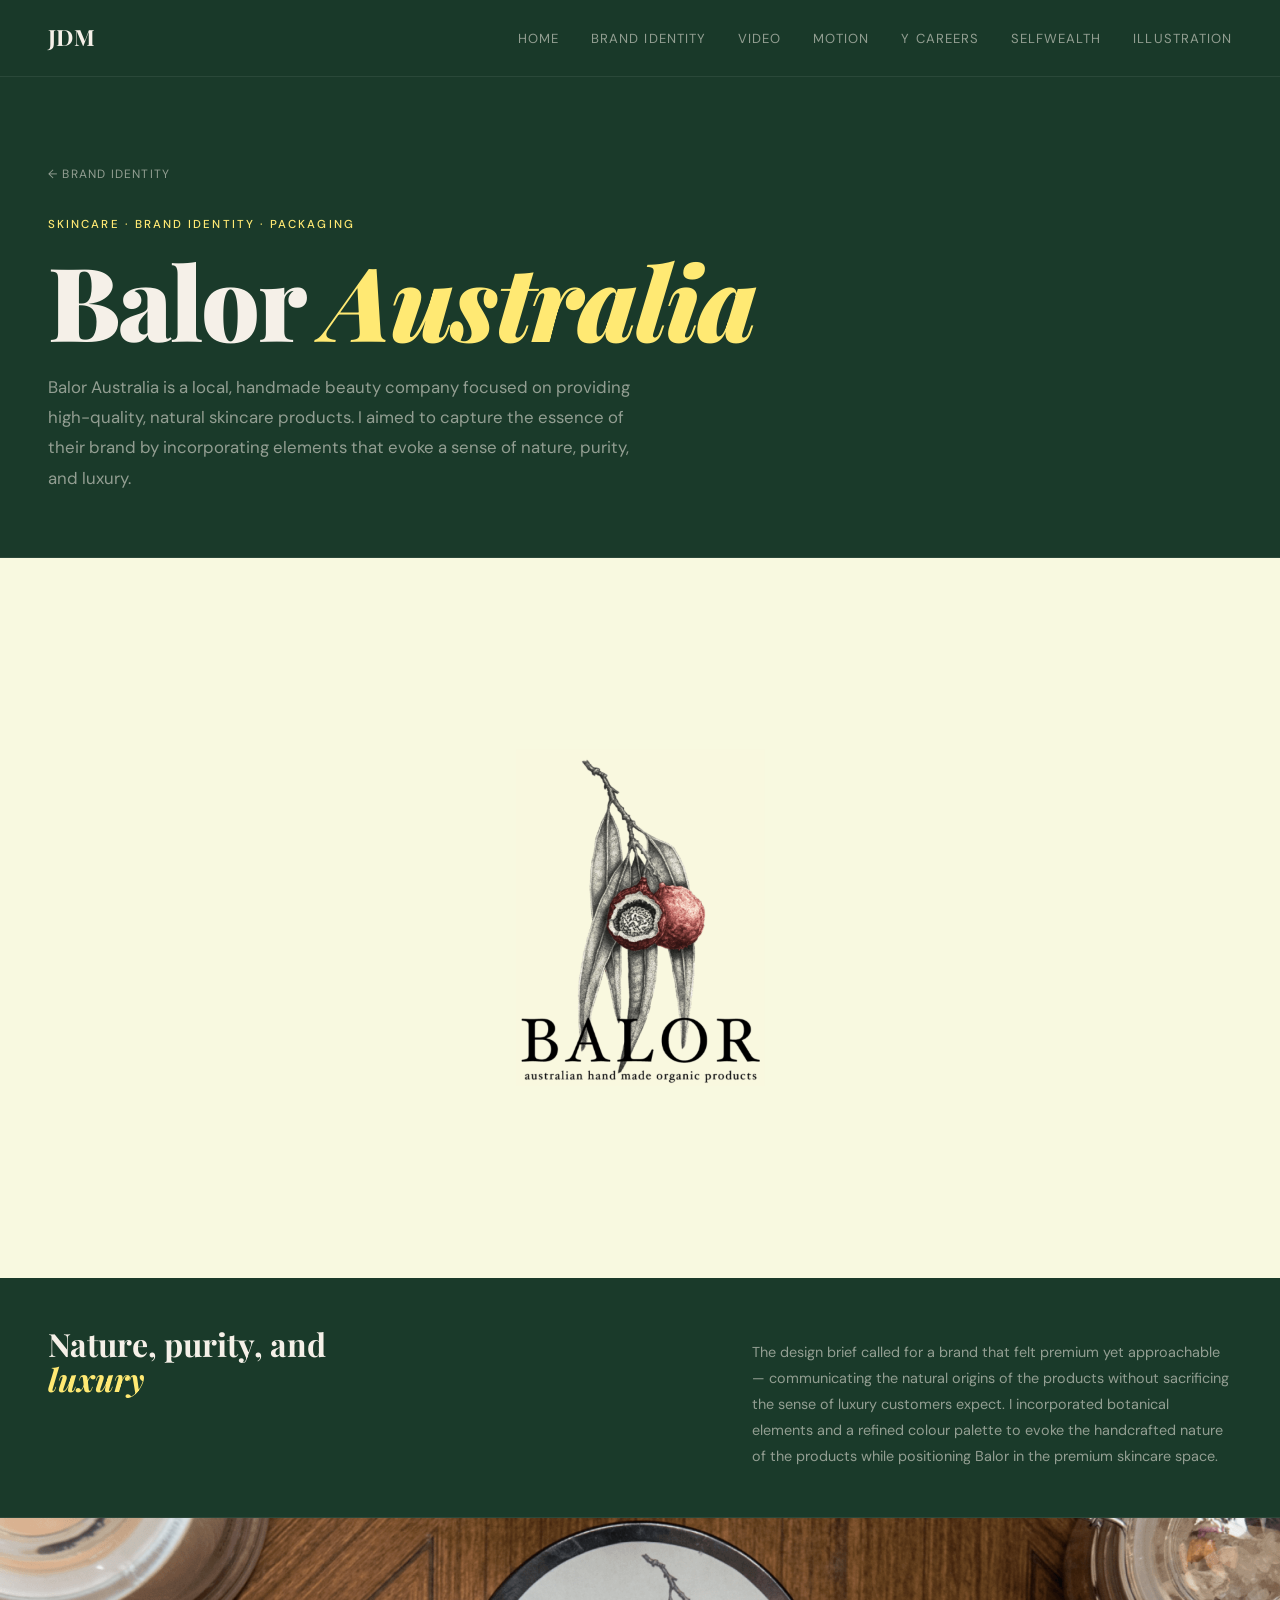
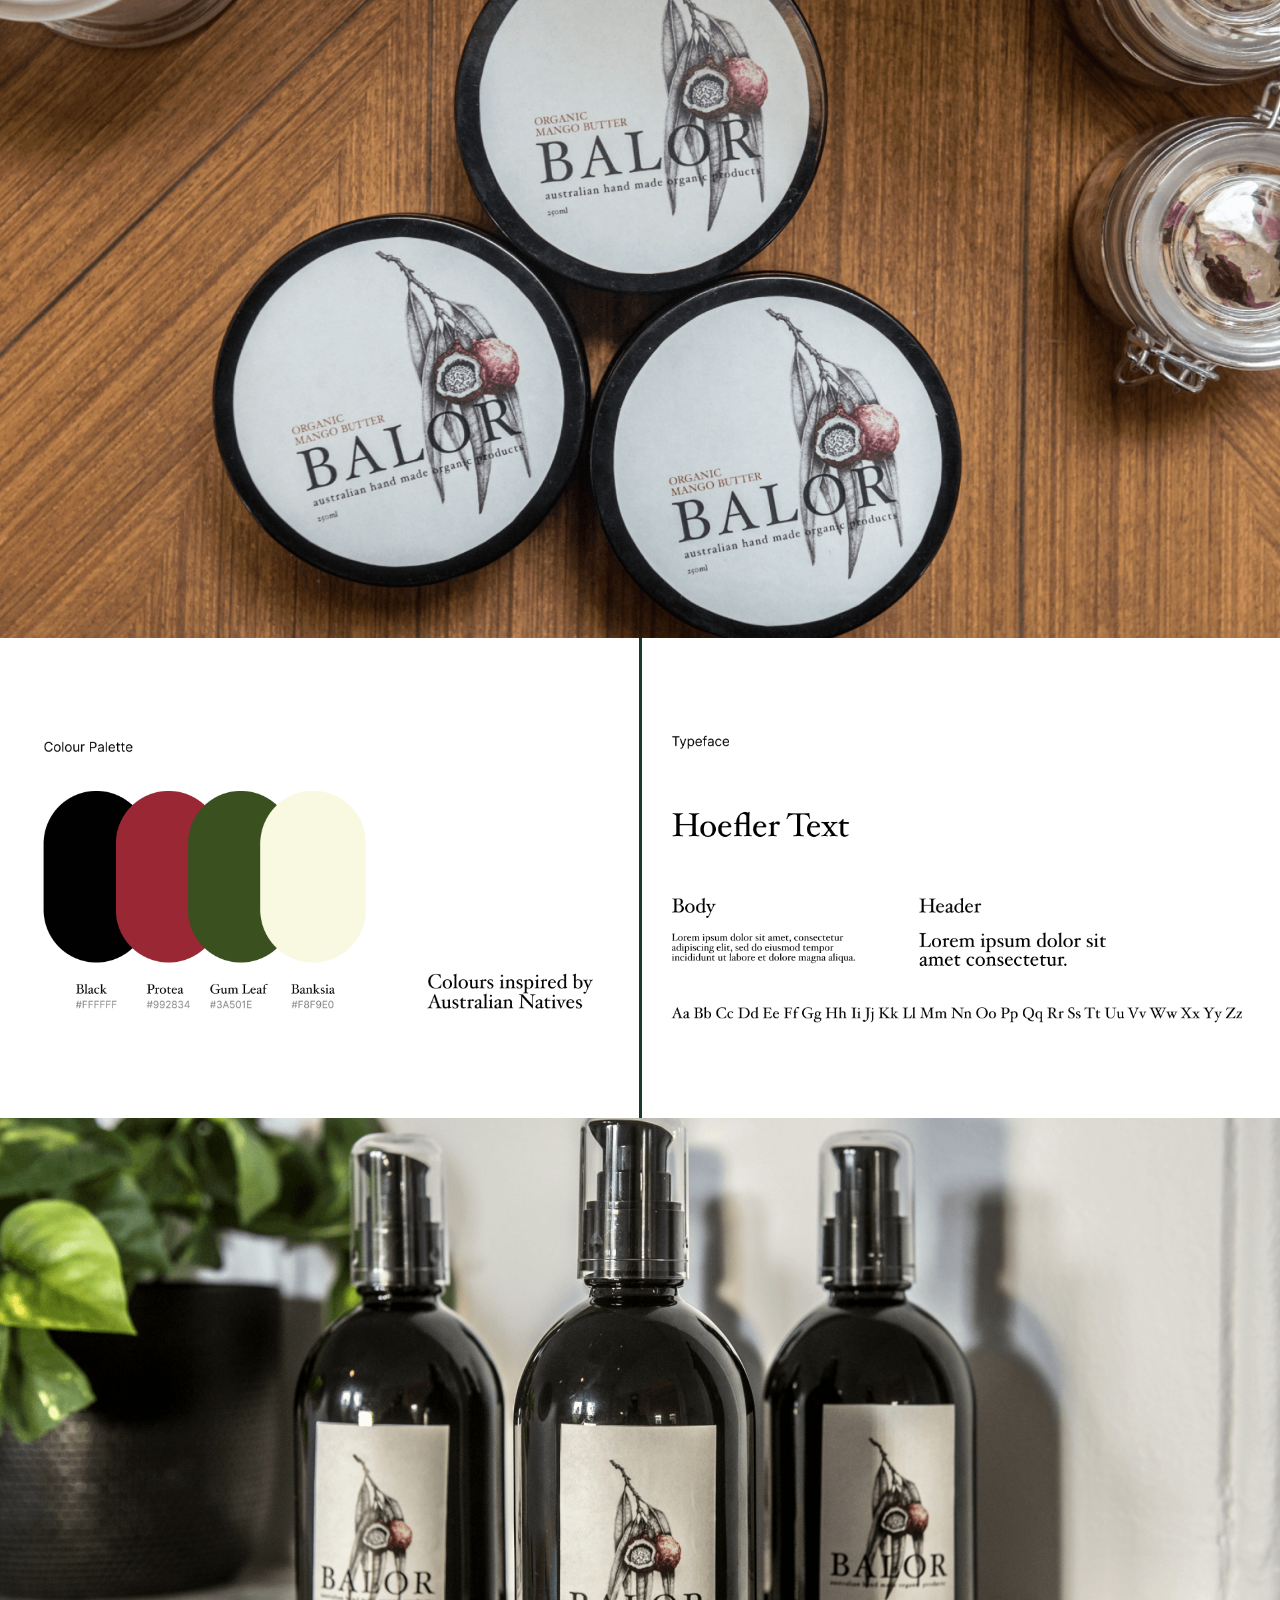
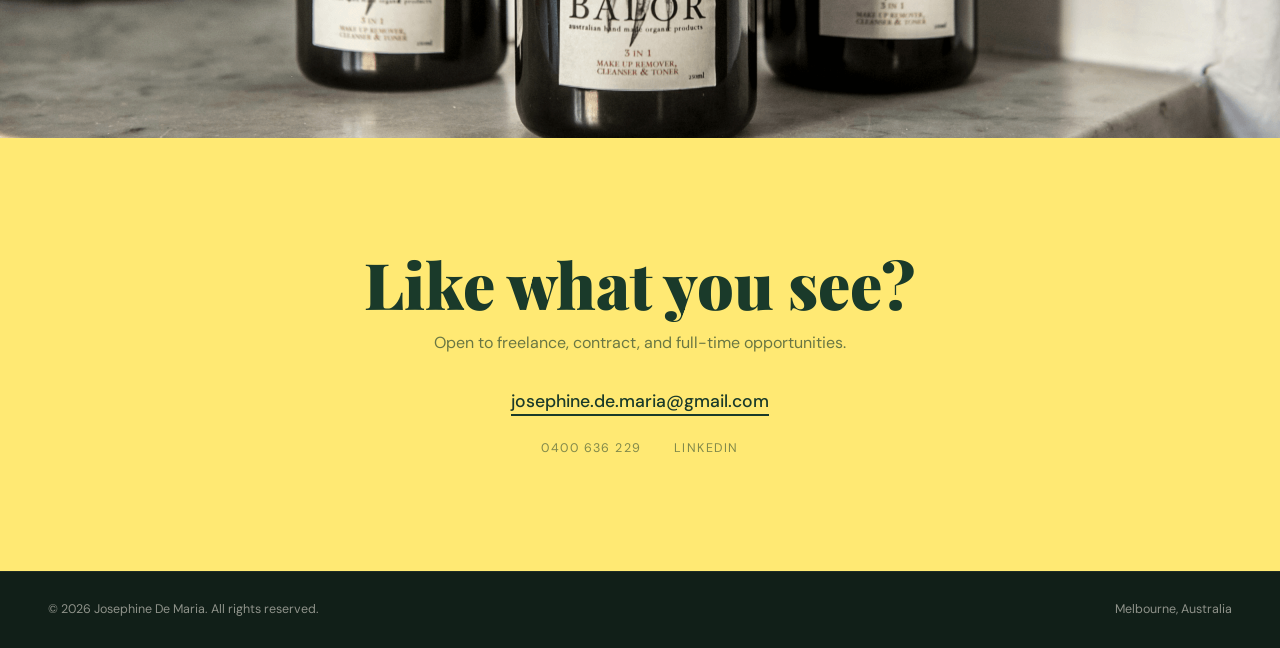
==== commit 2fa29bb0: "Update balor.html" ====
--- a/balor.html
+++ b/balor.html
@@ -81,13 +81,6 @@
   <p>Balor Australia is a local, handmade beauty company focused on providing high-quality, natural skincare products. I aimed to capture the essence of their brand by incorporating elements that evoke a sense of nature, purity, and luxury.</p>
 </div>
 
-<div class="meta-bar">
-  <div class="meta-bar-item"><div class="meta-bar-label">Client</div><div class="meta-bar-value">Balor Australia</div></div>
-  <div class="meta-bar-item"><div class="meta-bar-label">Disciplines</div><div class="meta-bar-value">Brand Identity · Logo · Packaging</div></div>
-  <div class="meta-bar-item"><div class="meta-bar-label">Tools</div><div class="meta-bar-value">Figma · Illustrator · Photoshop</div></div>
-  <div class="meta-bar-item"><div class="meta-bar-label">Industry</div><div class="meta-bar-value">Skincare · Beauty</div></div>
-</div>
-
 <div class="img-full img-cell h-xl fade-up">
   <img src="assets/Balor/Balor1.png" alt="Balor Australia brand">
 </div>
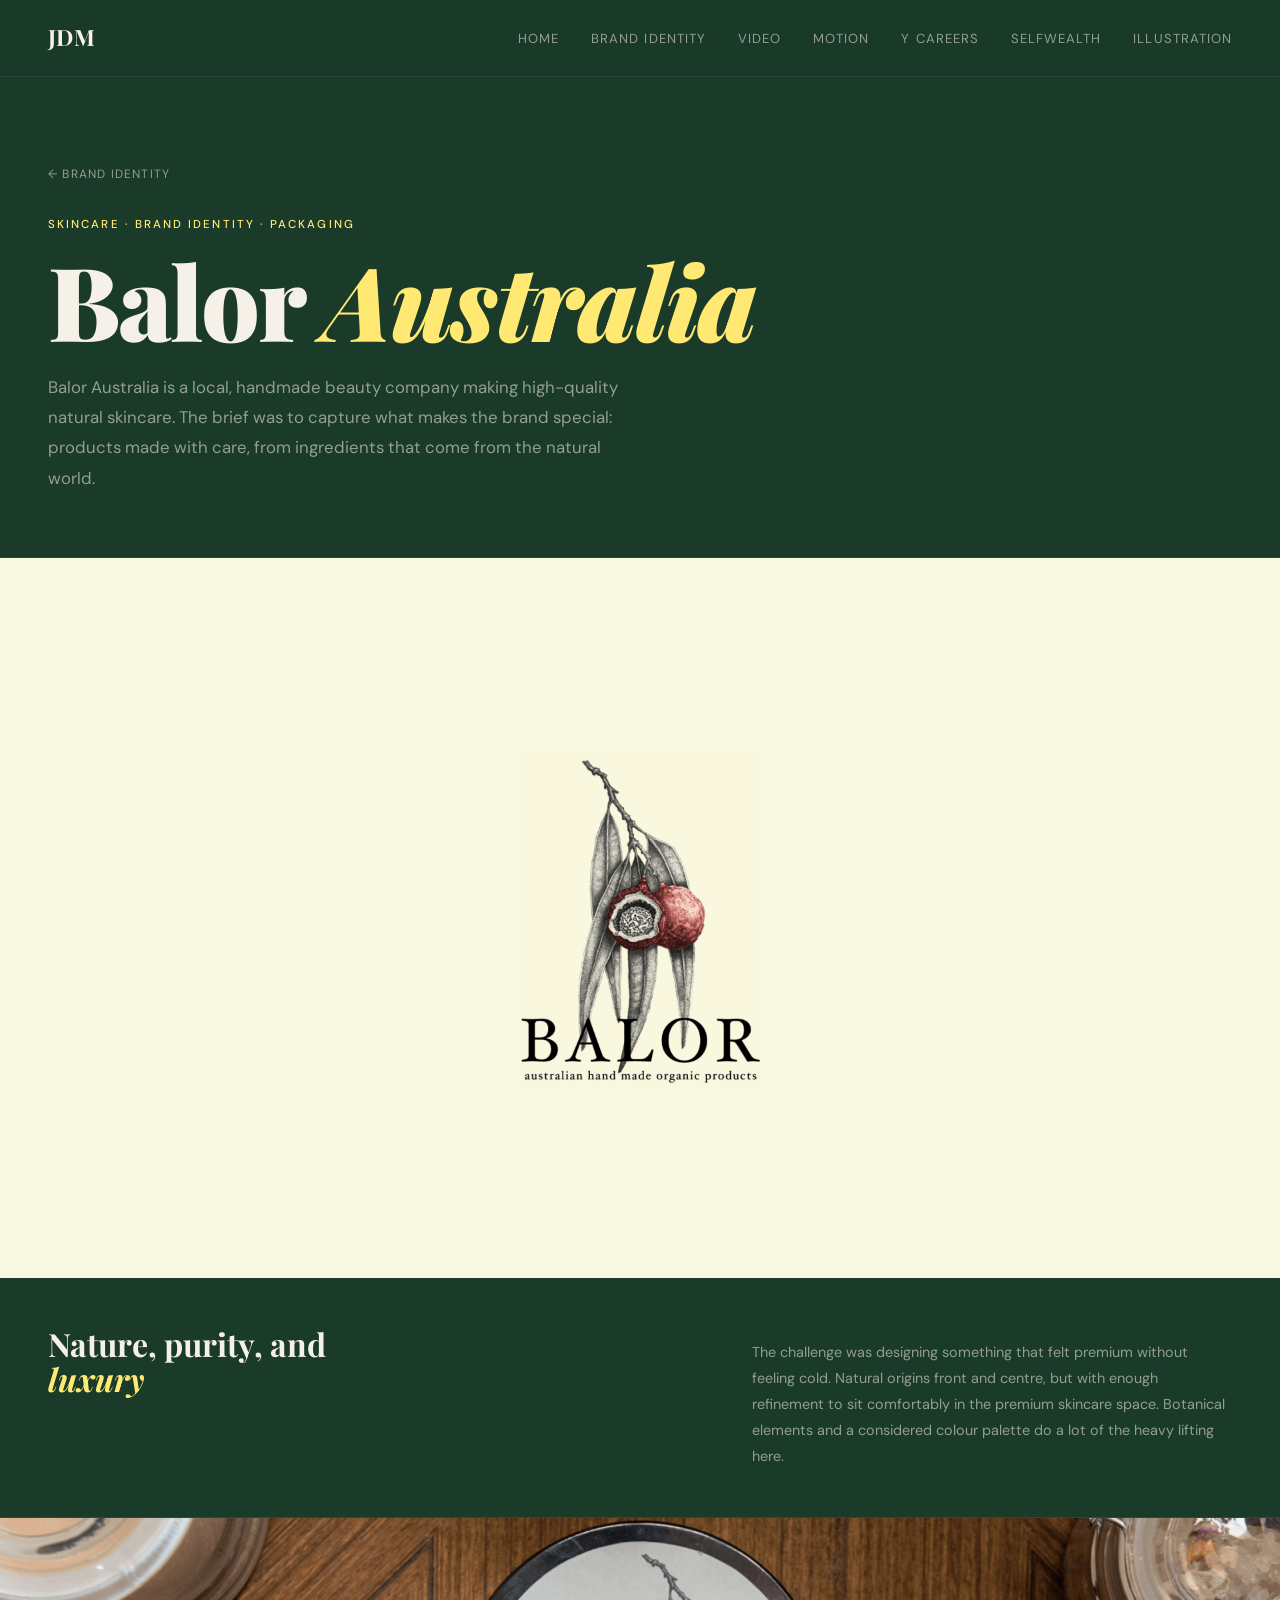
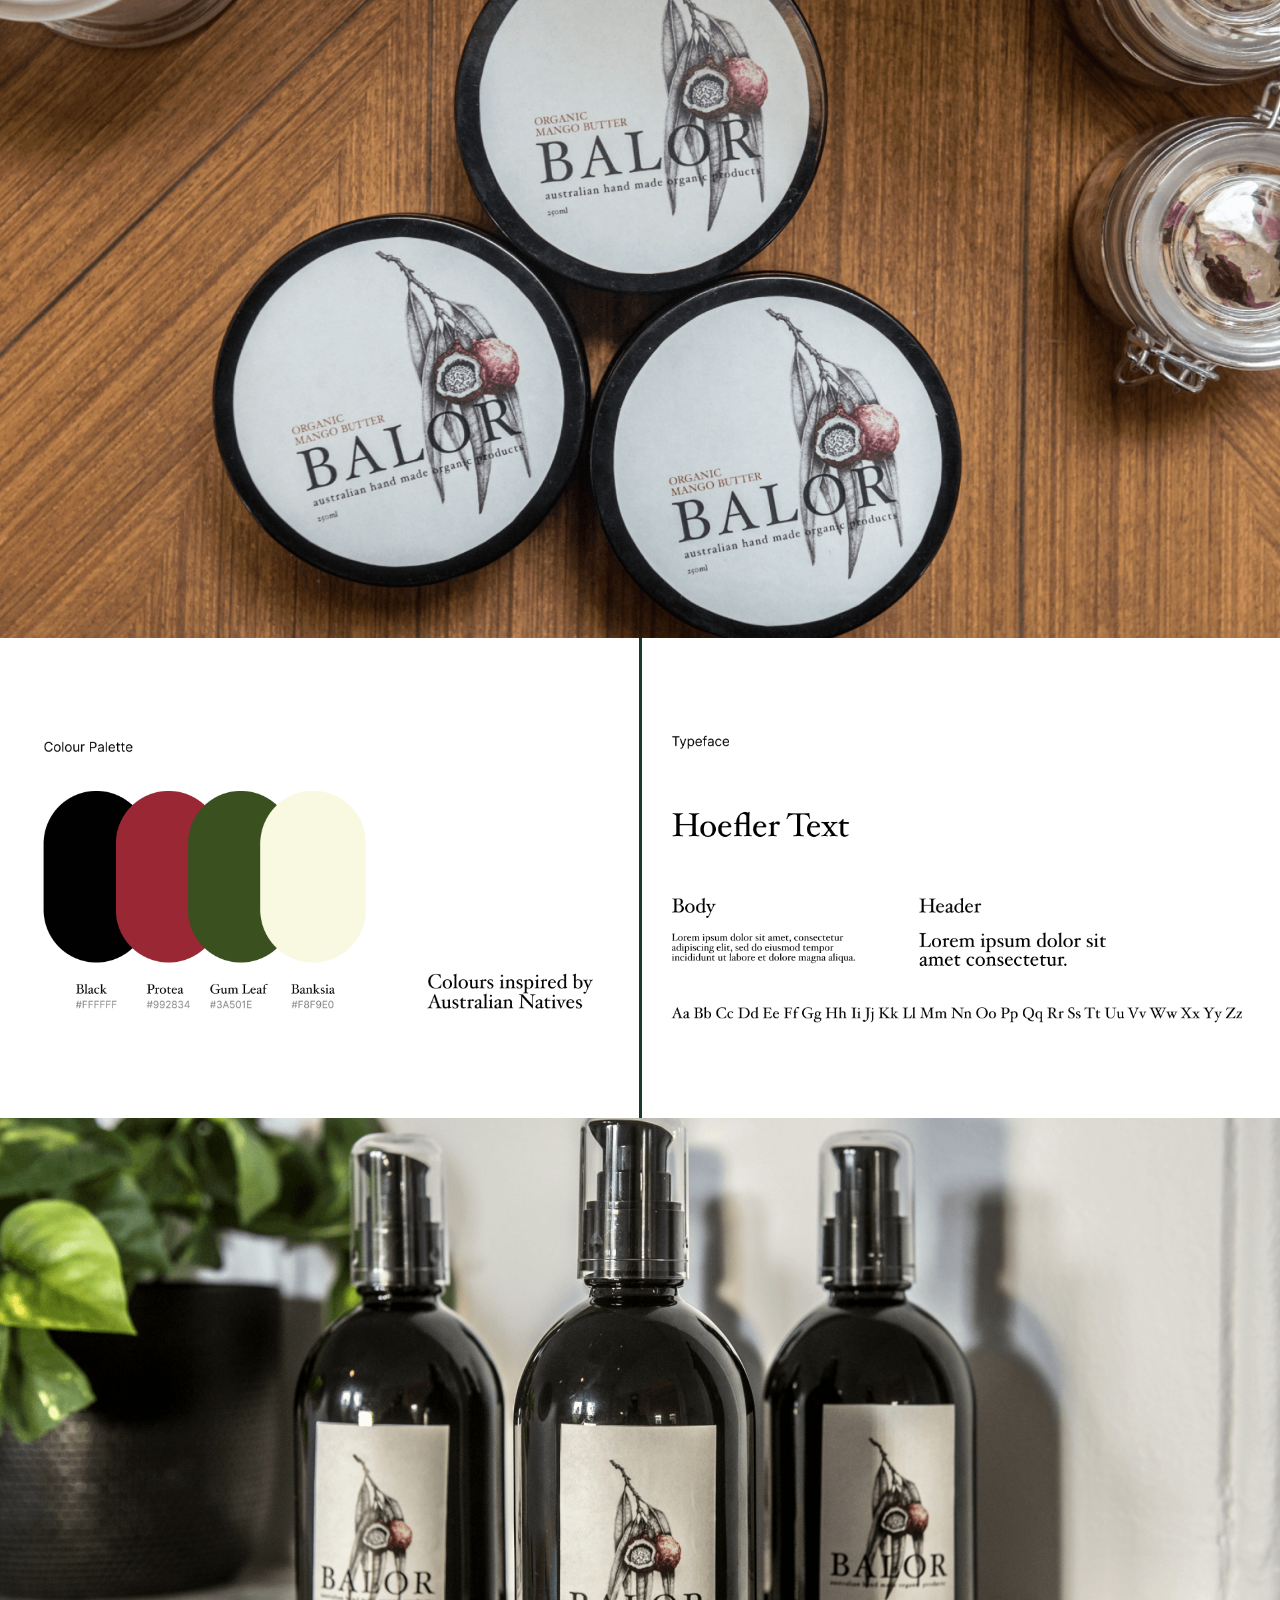
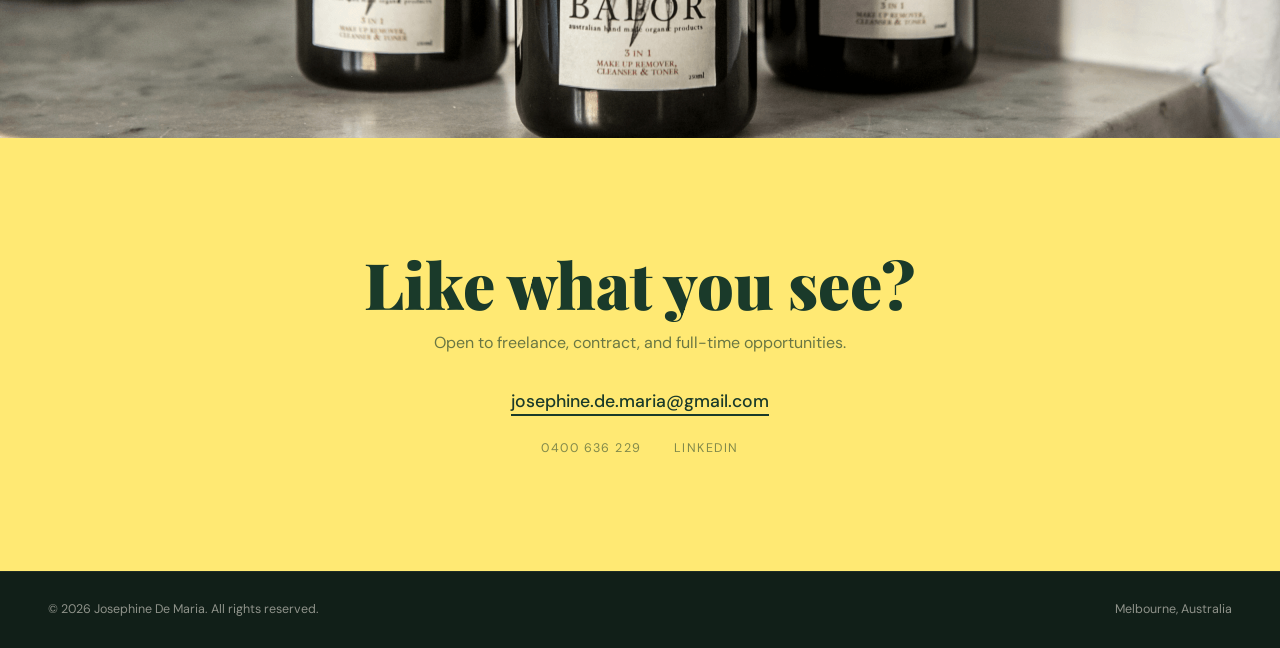
==== commit 473414a9: "Add files via upload" ====
--- a/balor.html
+++ b/balor.html
@@ -4,6 +4,11 @@
 <meta charset="UTF-8">
 <meta name="viewport" content="width=device-width, initial-scale=1.0">
 <title>Balor Australia — Josephine De Maria</title>
+<link rel="icon" href="assets/favicon.png">
+<meta property="og:title" content="Balor Australia — Josephine De Maria">
+<meta property="og:description" content="Logo, branding and packaging for a local handmade skincare company.">
+<meta property="og:image" content="https://josephineddesigns.com/assets/preview.jpg">
+<meta property="og:type" content="website">
 <link rel="preconnect" href="https://fonts.googleapis.com"><link rel="preconnect" href="https://fonts.gstatic.com" crossorigin><link href="https://fonts.googleapis.com/css2?family=Playfair+Display:ital,wght@0,400;0,700;0,900;1,400;1,700&family=DM+Sans:wght@300;400;500&display=swap" rel="stylesheet">
 <link rel="stylesheet" href="shared.css">
 <style>
@@ -11,46 +16,26 @@
   .page-intro-block h1 { font-family:'Playfair Display',serif; font-size:clamp(4rem,8vw,8rem); font-weight:900; line-height:0.95; color:var(--cream); letter-spacing:-0.02em; margin-bottom:1.5rem; }
   .page-intro-block h1 em { font-style:italic; color:var(--accent); }
   .page-intro-block p { font-size:1.05rem; color:var(--muted); max-width:600px; line-height:1.8; }
-
-  .meta-bar { display:flex; gap:0; border-bottom:1px solid var(--border); overflow-x:auto; }
-  .meta-bar-item { padding:1.5rem 2.5rem; border-right:1px solid var(--border); white-space:nowrap; flex-shrink:0; }
-  .meta-bar-item:last-child { border-right:none; }
-  .meta-bar-label { font-size:0.62rem; letter-spacing:0.15em; text-transform:uppercase; color:var(--muted); margin-bottom:0.3rem; }
-  .meta-bar-value { font-size:0.88rem; font-weight:500; color:var(--cream); }
-
   .img-full { width:100%; position:relative; overflow:hidden; background:var(--green-mid); display:block; }
   .img-full img { width:100%; height:100%; object-fit:cover; display:block; }
-  .img-duo  { display:grid; grid-template-columns:1fr 1fr; gap:3px; }
-  .img-trio { display:grid; grid-template-columns:repeat(3,1fr); gap:3px; }
-  .img-feature-left  { display:grid; grid-template-columns:2fr 1fr; gap:3px; align-items:stretch; }
-  .img-feature-right { display:grid; grid-template-columns:1fr 1fr; gap:3px; }
-  .img-stack { display:flex; flex-direction:column; gap:3px; }
+  .img-duo { display:grid; grid-template-columns:1fr 1fr; gap:3px; }
   .img-cell { position:relative; overflow:hidden; background:var(--green-mid); display:flex; align-items:center; justify-content:center; }
   .img-cell img { width:100%; height:100%; object-fit:cover; display:block; transition:transform 0.5s ease; }
   .img-cell:hover img { transform:scale(1.03); }
-  .h-sm { height:320px; } .h-md { height:480px; } .h-lg { height:620px; } .h-xl { height:80vh; }
-  .h-sq { aspect-ratio:1/1; height:auto; } .h-port { aspect-ratio:3/4; height:auto; }
-  .h-45 { aspect-ratio:4/5; height:auto; } .h-169 { aspect-ratio:16/9; height:auto; }
-
+  .h-md { height:480px; } .h-lg { height:620px; } .h-xl { height:80vh; }
   .caption-block { padding:3rem; border-bottom:1px solid var(--border); display:flex; align-items:baseline; justify-content:space-between; gap:4rem; }
   .caption-block h2 { font-family:'Playfair Display',serif; font-size:clamp(1.5rem,2.5vw,2.2rem); font-weight:700; color:var(--cream); line-height:1.1; flex-shrink:0; max-width:340px; }
   .caption-block h2 em { font-style:italic; color:var(--accent); }
   .caption-block p { font-size:0.9rem; color:var(--muted); line-height:1.8; max-width:480px; }
-  .section-marker { padding:1.5rem 3rem; border-bottom:1px solid var(--border); display:flex; align-items:center; gap:1.5rem; }
-  .section-marker-line { flex:1; height:1px; background:var(--border); }
-
   @media(max-width:768px) {
     .page-intro-block { padding:7rem 1.5rem 3rem; }
-    .img-duo,.img-trio,.img-feature-left,.img-feature-right { grid-template-columns:1fr; }
+    .img-duo { grid-template-columns:1fr; }
     .caption-block { flex-direction:column; gap:1rem; padding:2rem 1.5rem; }
-    .meta-bar { flex-wrap:wrap; }
-    .meta-bar-item { border-bottom:1px solid var(--border); }
-    .section-marker { padding:1.25rem 1.5rem; }
+    .h-md, .h-lg, .h-xl { height:auto; aspect-ratio:4/3; }
   }
 </style>
 </head>
 <body>
-
 <nav>
   <a href="index.html" class="nav-logo">JDM</a>
   <ul class="nav-links">
@@ -73,27 +58,22 @@
   <li><a href="selfwealth.html">Selfwealth</a></li>
   <li><a href="illustration.html">Illustration</a></li>
 </ul>
-
 <div class="page-intro-block">
-  <a href="brand-identity.html" class="back-link">← Brand Identity</a>
+  <a href="brand-identity.html" class="back-link">&#8592; Brand Identity</a>
   <span class="eyebrow">Skincare · Brand Identity · Packaging</span>
   <h1>Balor <em>Australia</em></h1>
-  <p>Balor Australia is a local, handmade beauty company focused on providing high-quality, natural skincare products. I aimed to capture the essence of their brand by incorporating elements that evoke a sense of nature, purity, and luxury.</p>
+  <p>Balor Australia is a local, handmade beauty company making high-quality natural skincare. The brief was to capture what makes the brand special: products made with care, from ingredients that come from the natural world.</p>
 </div>
-
 <div class="img-full img-cell h-xl fade-up">
   <img src="assets/Balor/Balor1.png" alt="Balor Australia brand">
 </div>
-
 <div class="caption-block fade-up">
   <h2>Nature, purity, and <em>luxury</em></h2>
-  <p>The design brief called for a brand that felt premium yet approachable — communicating the natural origins of the products without sacrificing the sense of luxury customers expect. I incorporated botanical elements and a refined colour palette to evoke the handcrafted nature of the products while positioning Balor in the premium skincare space.</p>
+  <p>The challenge was designing something that felt premium without feeling cold. Natural origins front and centre, but with enough refinement to sit comfortably in the premium skincare space. Botanical elements and a considered colour palette do a lot of the heavy lifting here.</p>
 </div>
-
 <div class="img-full img-cell h-xl fade-up">
   <img src="assets/Balor/Balor2.png" alt="Balor jar packaging">
 </div>
-
 <div class="img-duo fade-up">
   <div class="img-cell h-md">
     <img src="assets/Balor/BalorColours.png" alt="Balor colour palette">
@@ -102,11 +82,9 @@
     <img src="assets/Balor/BalorTypeface.png" alt="Balor typeface">
   </div>
 </div>
-
 <div class="img-full img-cell h-lg fade-up">
   <img src="assets/Balor/Balor3.png" alt="Balor packaging range">
 </div>
-
 <section class="contact-section">
   <h2>Like what you see?</h2>
   <p>Open to freelance, contract, and full-time opportunities.</p>
@@ -116,12 +94,10 @@
     <a href="https://www.linkedin.com/in/josephine-de-maria/" target="_blank" rel="noopener">LinkedIn</a>
   </div>
 </section>
-
 <footer>
-  <span class="footer-copy">© 2026 Josephine De Maria. All rights reserved.</span>
+  <span class="footer-copy">&copy; 2026 Josephine De Maria. All rights reserved.</span>
   <span class="footer-right">Melbourne, Australia</span>
 </footer>
-
 <script>
   const _obs = new IntersectionObserver((entries) => {
     entries.forEach((e, i) => { if (e.isIntersecting) { setTimeout(() => e.target.classList.add('visible'), i * 80); _obs.unobserve(e.target); } });
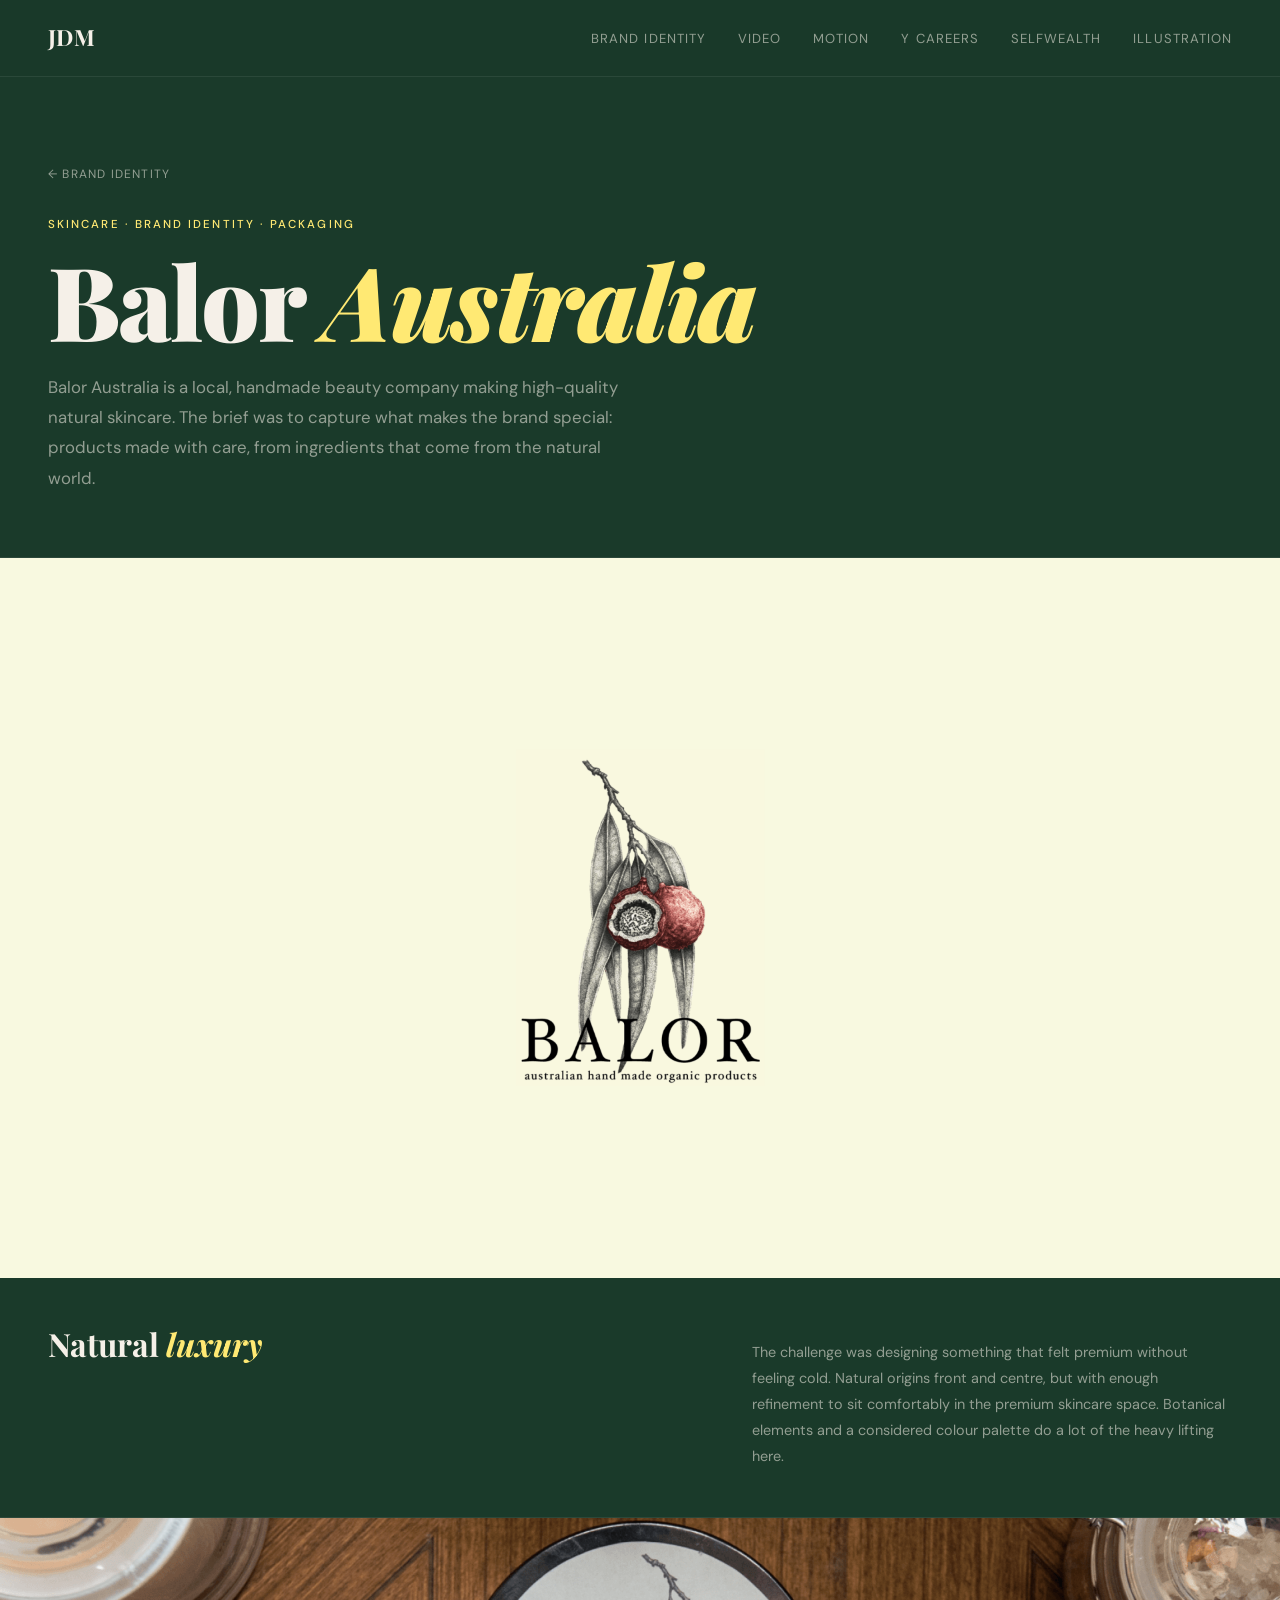
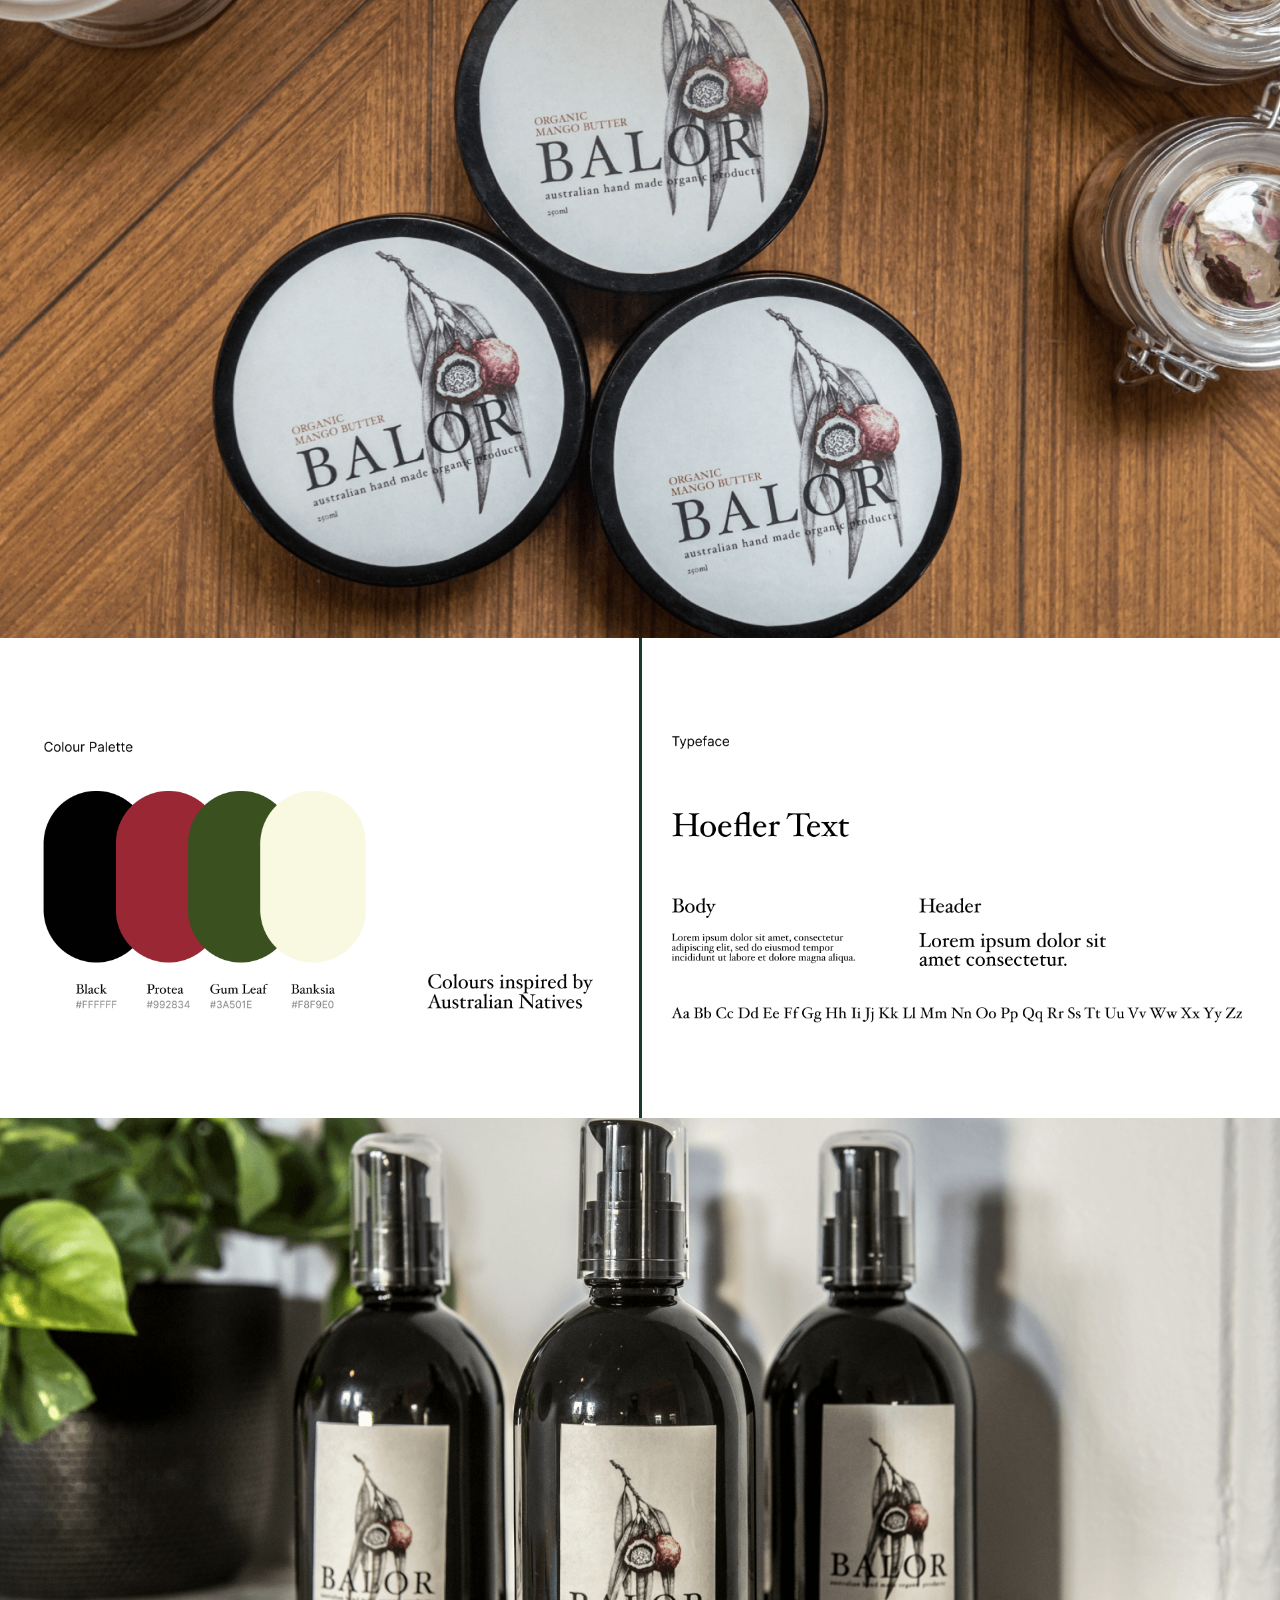
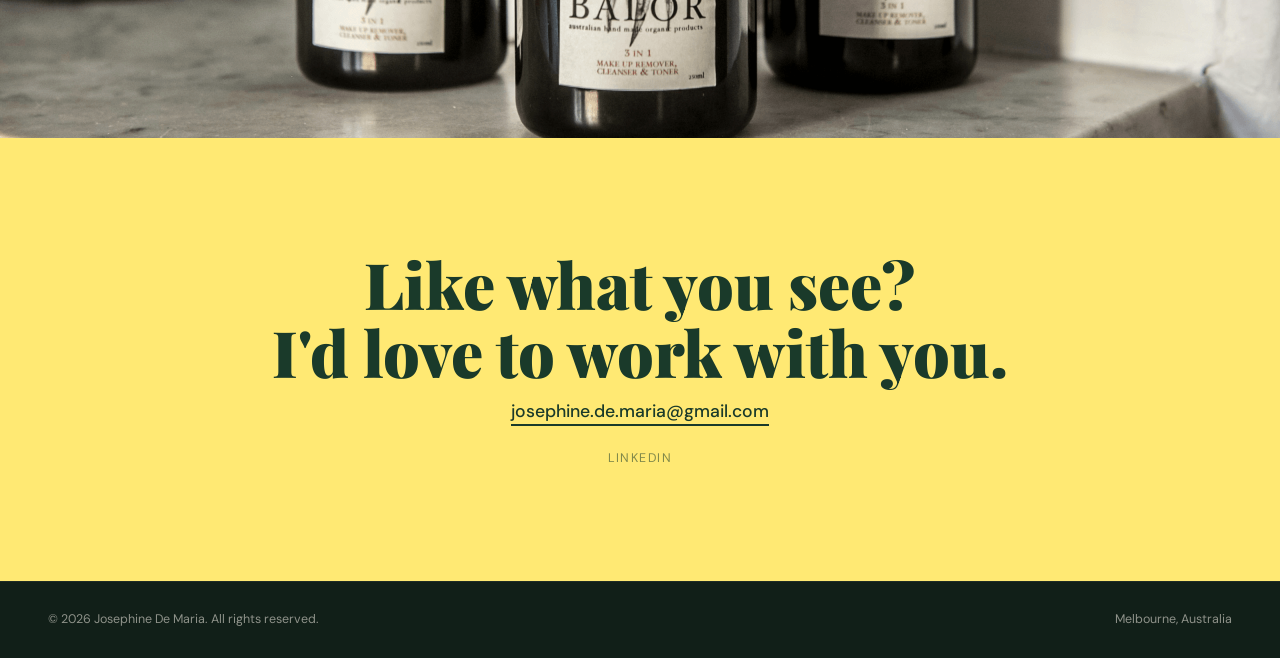
==== commit e5897e56: "Update balor.html" ====
--- a/balor.html
+++ b/balor.html
@@ -39,7 +39,6 @@
 <nav>
   <a href="index.html" class="nav-logo">JDM</a>
   <ul class="nav-links">
-    <li><a href="index.html">Home</a></li>
     <li><a href="brand-identity.html">Brand Identity</a></li>
     <li><a href="video-content.html">Video</a></li>
     <li><a href="motion-graphics.html">Motion</a></li>
@@ -50,7 +49,6 @@
   <button class="nav-burger" id="navBurger" aria-label="Menu"><span></span><span></span><span></span></button>
 </nav>
 <ul class="nav-drawer" id="navDrawer">
-  <li><a href="index.html">Home</a></li>
   <li><a href="brand-identity.html">Brand Identity</a></li>
   <li><a href="video-content.html">Video</a></li>
   <li><a href="motion-graphics.html">Motion</a></li>
@@ -68,7 +66,7 @@
   <img src="assets/Balor/Balor1.png" alt="Balor Australia brand">
 </div>
 <div class="caption-block fade-up">
-  <h2>Nature, purity, and <em>luxury</em></h2>
+  <h2>Natural <em>luxury</em></h2>
   <p>The challenge was designing something that felt premium without feeling cold. Natural origins front and centre, but with enough refinement to sit comfortably in the premium skincare space. Botanical elements and a considered colour palette do a lot of the heavy lifting here.</p>
 </div>
 <div class="img-full img-cell h-xl fade-up">
@@ -85,15 +83,15 @@
 <div class="img-full img-cell h-lg fade-up">
   <img src="assets/Balor/Balor3.png" alt="Balor packaging range">
 </div>
-<section class="contact-section">
-  <h2>Like what you see?</h2>
-  <p>Open to freelance, contract, and full-time opportunities.</p>
+
+  <section class="contact-section">
+  <h2>Like what you see?<br>I'd love to work with you.</h2>
   <a href="mailto:josephine.de.maria@gmail.com" class="contact-email">josephine.de.maria@gmail.com</a>
   <div class="contact-links">
-    <a href="tel:0400636229">0400 636 229</a>
     <a href="https://www.linkedin.com/in/josephine-de-maria/" target="_blank" rel="noopener">LinkedIn</a>
   </div>
 </section>
+  
 <footer>
   <span class="footer-copy">&copy; 2026 Josephine De Maria. All rights reserved.</span>
   <span class="footer-right">Melbourne, Australia</span>
